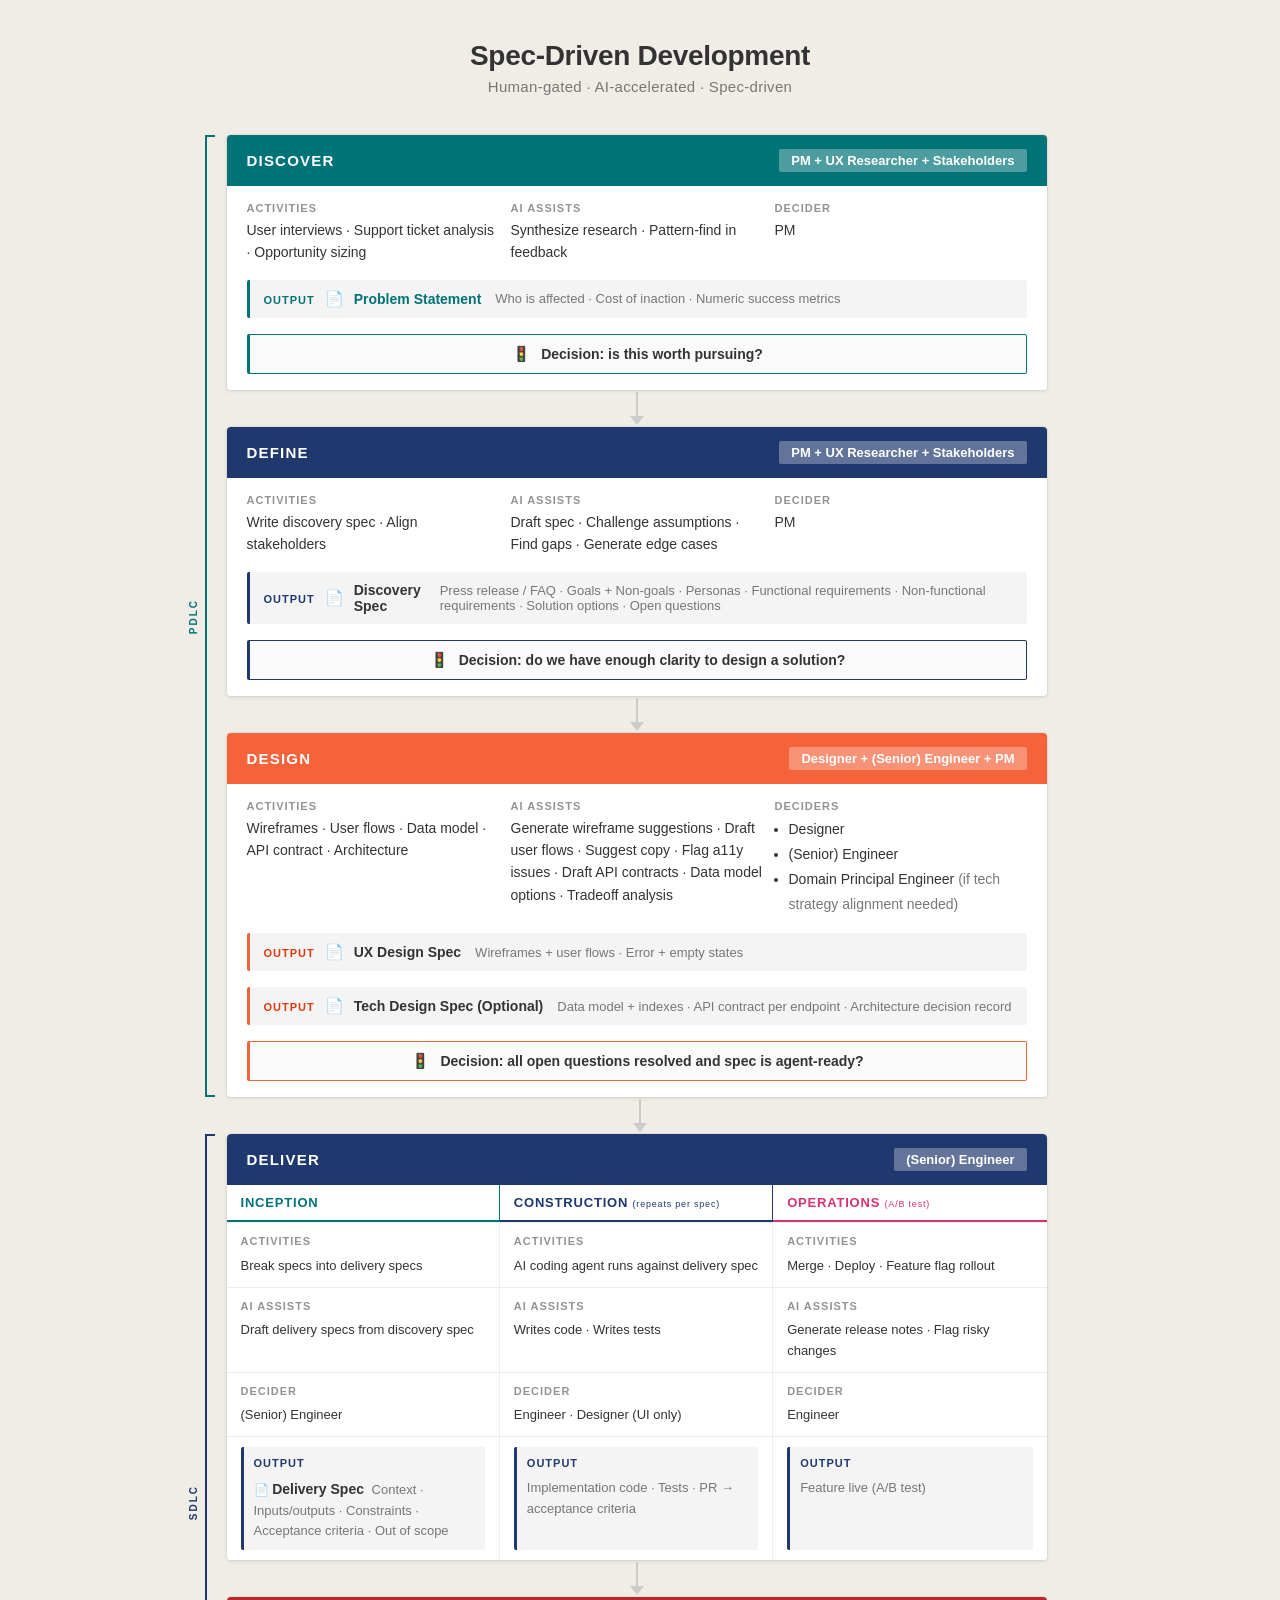
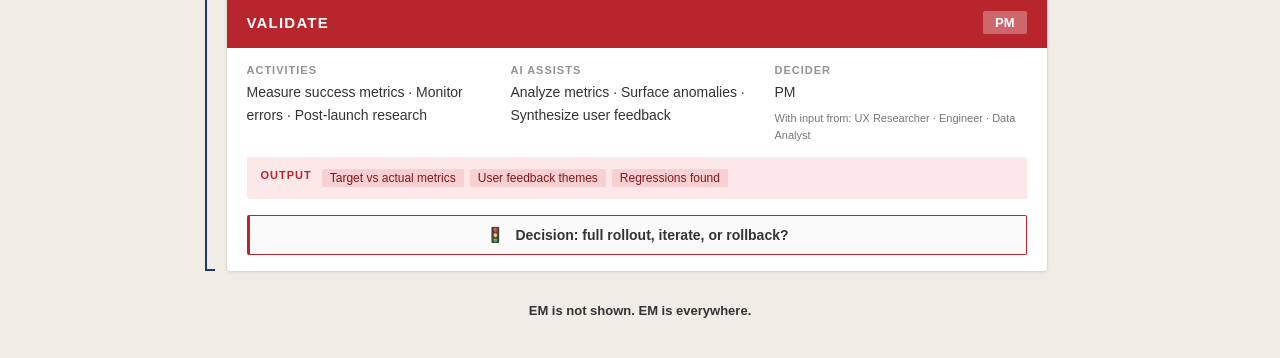
==== ai-pdlc-flow.html @ b6dd7aeb "add PDLC / SDLC bracket labels to flow Co-Authored-By: Claude Sonnet 4.6 <noreply@anthropic.com>" ====
<!DOCTYPE html>
<html lang="en">
<head>
<meta charset="UTF-8">
<meta name="viewport" content="width=device-width, initial-scale=1.0">
<title>Spec-Driven Development</title>
<link rel="stylesheet" href="https://arc3.sf.albelli.com/dist/cdn/arc.css">
<style>
  * { margin: 0; padding: 0; box-sizing: border-box; }

  body {
    font-family: "BrandonTextA", "BrandonTextA Fallback", sans-serif;
    background: #f0ece6;
    padding: 40px;
    color: #333333;
  }

  h1 {
    text-align: center;
    font-size: 28px;
    font-weight: 700;
    color: #333333;
    margin-bottom: 6px;
    letter-spacing: -0.3px;
  }

  .subtitle {
    text-align: center;
    font-size: 15px;
    color: #777777;
    margin-bottom: 40px;
    letter-spacing: 0.3px;
  }

  .flow {
    display: flex;
    flex-direction: column;
    align-items: center;
    gap: 0;
  }

  /* PHASE CARD */
  .phase {
    width: 820px;
    border-radius: 4px;
    overflow: hidden;
    box-shadow: 0 1px 4px rgba(0,0,0,0.10), 0 0 0 1px rgba(0,0,0,0.04);
  }

  .phase-header {
    display: flex;
    align-items: center;
    justify-content: space-between;
    padding: 14px 20px;
    color: white;
    font-weight: 700;
    font-size: 15px;
    letter-spacing: 1.2px;
    text-transform: uppercase;
  }

  .phase-header .owner-badge, .deliver-header .owner-badge {
    font-size: 13px;
    font-weight: 700;
    background: rgba(255,255,255,0.30);
    padding: 4px 12px;
    border-radius: 2px;
    letter-spacing: 0;
    text-transform: none;
    color: #ffffff;
  }

  .phase-body {
    background: #ffffff;
    padding: 16px 20px;
    display: grid;
    grid-template-columns: 1fr 1fr 1fr;
    gap: 12px;
  }

  .cell-label {
    font-size: 11px;
    font-weight: 700;
    text-transform: uppercase;
    letter-spacing: 1px;
    color: #939393;
    margin-bottom: 5px;
  }

  .cell-content {
    font-size: 14px;
    color: #333333;
    line-height: 1.6;
  }

  .tag {
    display: inline-block;
    font-size: 12px;
    padding: 2px 8px;
    border-radius: 2px;
    margin: 2px 2px 2px 0;
    font-weight: 500;
  }

  .gate-box {
    grid-column: span 3;
    display: flex;
    align-items: center;
    justify-content: center;
    gap: 10px;
    background: #fafafa;
    border-radius: 2px;
    padding: 10px 14px;
    border-left: 3px solid;
    margin-top: 4px;
    border-top: 1px solid #eeeeee;
    border-right: 1px solid #eeeeee;
    border-bottom: 1px solid #eeeeee;
  }

  .gate-icon {
    font-size: 15px;
  }

  .gate-text {
    font-size: 14px;
    font-weight: 600;
    color: #333333;
  }

  .output-box {
    grid-column: span 3;
    border-radius: 2px;
    padding: 10px 14px;
    display: flex;
    align-items: flex-start;
    gap: 10px;
  }

  .output-label {
    font-size: 11px;
    font-weight: 700;
    text-transform: uppercase;
    letter-spacing: 1px;
    white-space: nowrap;
    padding-top: 2px;
  }

  .output-tags {
    display: flex;
    flex-wrap: wrap;
    gap: 4px;
  }

  /* ARROW */
  .arrow {
    display: flex;
    flex-direction: column;
    align-items: center;
    margin: 2px 0;
  }

  .arrow-line {
    width: 2px;
    height: 24px;
    background: #cccccc;
  }

  .arrow-head {
    width: 0;
    height: 0;
    border-left: 7px solid transparent;
    border-right: 7px solid transparent;
    border-top: 9px solid #cccccc;
  }

  /* DELIVER — sub-phases */
  .deliver-wrapper {
    width: 820px;
    border-radius: 4px;
    overflow: hidden;
    box-shadow: 0 1px 4px rgba(0,0,0,0.10), 0 0 0 1px rgba(0,0,0,0.04);
  }

  .deliver-header {
    border-radius: 4px 4px 0 0;
    padding: 14px 20px;
    color: white;
    font-weight: 700;
    font-size: 15px;
    letter-spacing: 1.2px;
    text-transform: uppercase;
    display: flex;
    justify-content: space-between;
    align-items: center;
  }

  .sub-phases {
    display: flex;
    flex-direction: column;
    background: white;
  }

  .sub-row-grid {
    display: grid;
    grid-template-columns: 1fr 1fr 1fr;
    border-bottom: 1px solid #eeeeee;
  }

  .sub-row-grid:last-child {
    border-bottom: none;
  }

  .sub-cell {
    padding: 10px 14px;
    border-right: 1px solid #eeeeee;
    font-size: 13px;
    color: #333333;
    line-height: 1.6;
  }

  .sub-cell:last-child {
    border-right: none;
  }

  .sub-cell-title {
    padding: 10px 14px;
    border-right: 1px solid #eeeeee;
    font-size: 13px;
    font-weight: 700;
    text-transform: uppercase;
    letter-spacing: 0.8px;
    padding-bottom: 10px;
    border-bottom: 2px solid;
  }

  .sub-cell-title:last-child {
    border-right: none;
  }

  /* COLORS — ARC-3 albelli palette */

  /* Discover: teal/secondary */
  .discover .phase-header { background: #007377; }
  .discover .gate-box { border-color: #007377; }
  .discover .output-box { background: #edf5f6; }
  .discover .output-label { color: #007377; }
  .discover .tag { background: #c5ddde; color: #00585f; }

  /* Define: navy/blue */
  .define .phase-header { background: #1f386e; }
  .define .gate-box { border-color: #1f386e; }
  .define .output-box { background: #eaeff7; }
  .define .output-label { color: #1f386e; }
  .define .tag { background: #c5d3e8; color: #1f386e; }

  /* Design: orange/primary */
  .design .phase-header { background: #f4633a; }
  .design .gate-box { border-color: #f4633a; }
  .design .output-box { background: #feece7; }
  .design .output-label { color: #de3a0d; }
  .design .tag { background: #fcdcd4; color: #b22f0a; }

  /* Deliver: navy */
  .deliver-header { background: #1f386e; }
  .decompose .sub-cell-title { border-color: #007377; color: #007377; }
  .implement .sub-cell-title { border-color: #1f386e; color: #1f386e; }
  .ship .sub-cell-title { border-color: #f4633a; color: #de3a0d; }

  /* Validate: error red */
  .validate .phase-header { background: #b8252c; }
  .validate .gate-box { border-color: #b8252c; }
  .validate .output-box { background: #fce8e8; }
  .validate .output-label { color: #b8252c; }
  .validate .tag { background: #f9d0d1; color: #7a181c; }

  /* Spec banners */
  .spec-banner {
    grid-column: span 3;
    display: flex;
    align-items: center;
    gap: 10px;
    background: #f4f4f4;
    border-radius: 2px;
    padding: 10px 14px;
    border-left: 3px solid #1f386e;
    margin-top: 4px;
  }

  .spec-name {
    font-size: 14px;
    font-weight: 700;
    color: #333333;
    margin-right: 4px;
  }

  .spec-detail {
    font-size: 13px;
    color: #777777;
  }

  @media print {
    * { -webkit-print-color-adjust: exact !important; print-color-adjust: exact !important; }
  }

  .footer {
    text-align: center;
    font-size: 11px;
    color: #939393;
    margin-top: 32px;
    letter-spacing: 0.3px;
  }

  /* PDLC / SDLC bracket groups */
  .section-group {
    display: flex;
    flex-direction: row;
    align-items: stretch;
    gap: 10px;
  }

  .section-phases {
    display: flex;
    flex-direction: column;
    align-items: center;
  }

  .section-spacer {
    width: 36px;
    flex-shrink: 0;
  }

  .section-bracket {
    display: flex;
    flex-direction: row;
    align-items: stretch;
    flex-shrink: 0;
    gap: 6px;
  }

  .bracket-label {
    writing-mode: vertical-rl;
    transform: rotate(180deg);
    font-size: 10px;
    font-weight: 700;
    letter-spacing: 2px;
    text-transform: uppercase;
    align-self: center;
  }

  .bracket-right {
    display: flex;
    flex-direction: column;
    align-items: flex-start;
    width: 12px;
  }

  .bracket-cap {
    width: 10px;
    height: 2px;
    flex-shrink: 0;
  }

  .bracket-line {
    flex: 1;
    width: 2px;
  }

  .pdlc-group .bracket-cap  { background: #007377; }
  .pdlc-group .bracket-line { background: #007377; }
  .pdlc-group .bracket-label { color: #007377; }

  .sdlc-group .bracket-cap  { background: #1f386e; }
  .sdlc-group .bracket-line { background: #1f386e; }
  .sdlc-group .bracket-label { color: #1f386e; }
</style>
</head>
<body>

<h1>Spec-Driven Development</h1>
<p class="subtitle">Human-gated · AI-accelerated · Spec-driven</p>

<div class="flow">

  <!-- PDLC: Discover + Define + Design -->
  <div class="section-group pdlc-group">
    <div class="section-bracket">
      <span class="bracket-label">PDLC</span>
      <div class="bracket-right">
        <div class="bracket-cap"></div>
        <div class="bracket-line"></div>
        <div class="bracket-cap"></div>
      </div>
    </div>
    <div class="section-phases">

  <!-- DISCOVER -->
  <div class="phase discover">
    <div class="phase-header">
      DISCOVER
      <span class="owner-badge">PM + UX Researcher + Stakeholders</span>
    </div>
    <div class="phase-body">
      <div>
        <div class="cell-label">Activities</div>
        <div class="cell-content">User interviews · Support ticket analysis · Opportunity sizing</div>
      </div>
      <div>
        <div class="cell-label">AI Assists</div>
        <div class="cell-content">Synthesize research · Pattern-find in feedback</div>
      </div>
      <div>
        <div class="cell-label">Decider</div>
        <div class="cell-content">PM</div>
      </div>
      <div class="spec-banner" style="border-color:#007377;">
        <span class="output-label" style="color:#007377;">Output</span>
        <span style="font-size:15px;">📄</span>
        <span class="spec-name" style="color:#007377;">Problem Statement</span>
        <span class="spec-detail">Who is affected · Cost of inaction · Numeric success metrics</span>
      </div>
      <div class="gate-box">
        <span class="gate-icon">🚦</span>
        <span class="gate-text">Decision: is this worth pursuing?</span>
      </div>
    </div>
  </div>

  <div class="arrow"><div class="arrow-line"></div><div class="arrow-head"></div></div>

  <!-- DEFINE -->
  <div class="phase define">
    <div class="phase-header">
      DEFINE
      <span class="owner-badge">PM + UX Researcher + Stakeholders</span>
    </div>
    <div class="phase-body">
      <div>
        <div class="cell-label">Activities</div>
        <div class="cell-content">Write discovery spec · Align stakeholders</div>
      </div>
      <div>
        <div class="cell-label">AI Assists</div>
        <div class="cell-content">Draft spec · Challenge assumptions · Find gaps · Generate edge cases</div>
      </div>
      <div>
        <div class="cell-label">Decider</div>
        <div class="cell-content">PM</div>
      </div>
      <div class="spec-banner">
        <span class="output-label" style="color:#1f386e;">Output</span>
        <span style="font-size:15px;">📄</span>
        <span class="spec-name">Discovery Spec</span>
        <span class="spec-detail">Press release / FAQ · Goals + Non-goals · Personas · Functional requirements · Non-functional requirements · Solution options · Open questions</span>
      </div>
      <div class="gate-box">
        <span class="gate-icon">🚦</span>
        <span class="gate-text">Decision: do we have enough clarity to design a solution?</span>
      </div>
    </div>
  </div>

  <div class="arrow"><div class="arrow-line"></div><div class="arrow-head"></div></div>

  <!-- DESIGN -->
  <div class="phase design">
    <div class="phase-header">
      DESIGN
      <span class="owner-badge">Designer + (Senior) Engineer + PM</span>
    </div>
    <div class="phase-body">
      <div>
        <div class="cell-label">Activities</div>
        <div class="cell-content">Wireframes · User flows · Data model · API contract · Architecture</div>
      </div>
      <div>
        <div class="cell-label">AI Assists</div>
        <div class="cell-content">Generate wireframe suggestions · Draft user flows · Suggest copy · Flag a11y issues · Draft API contracts · Data model options · Tradeoff analysis</div>
      </div>
      <div>
        <div class="cell-label">Deciders</div>
        <div class="cell-content">
          <ul style="margin:0;padding-left:14px;line-height:1.8;">
            <li>Designer</li>
            <li>(Senior) Engineer</li>
            <li>Domain Principal Engineer <span style="font-weight:400;color:#777;">(if tech strategy alignment needed)</span></li>
          </ul>
        </div>
      </div>
      <div class="spec-banner" style="border-color:#f4633a;">
        <span class="output-label" style="color:#de3a0d;">Output</span>
        <span style="font-size:15px;">📄</span>
        <span class="spec-name">UX Design Spec</span>
        <span class="spec-detail">Wireframes + user flows · Error + empty states</span>
      </div>
      <div class="spec-banner" style="border-color:#f4633a;">
        <span class="output-label" style="color:#de3a0d;">Output</span>
        <span style="font-size:15px;">📄</span>
        <span class="spec-name">Tech Design Spec (Optional)</span>
        <span class="spec-detail">Data model + indexes · API contract per endpoint · Architecture decision record</span>
      </div>
      <div class="gate-box">
        <span class="gate-icon">🚦</span>
        <span class="gate-text">Decision: all open questions resolved and spec is agent-ready?</span>
      </div>
    </div>
  </div>

    </div><!-- /section-phases -->
    <div class="section-spacer"></div>
  </div><!-- /pdlc-group -->

  <div class="arrow"><div class="arrow-line"></div><div class="arrow-head"></div></div>

  <!-- SDLC: Deliver + Validate -->
  <div class="section-group sdlc-group">
    <div class="section-bracket">
      <span class="bracket-label">SDLC</span>
      <div class="bracket-right">
        <div class="bracket-cap"></div>
        <div class="bracket-line"></div>
        <div class="bracket-cap"></div>
      </div>
    </div>
    <div class="section-phases">

  <!-- DELIVER -->
  <div class="deliver-wrapper">
    <div class="deliver-header">
      DELIVER
      <span class="owner-badge">(Senior) Engineer</span>
    </div>
    <div class="sub-phases">

      <!-- Titles row -->
      <div class="sub-row-grid">
        <div class="sub-cell-title decompose" style="border-color:#007377;color:#007377;">Inception</div>
        <div class="sub-cell-title implement" style="border-color:#1f386e;color:#1f386e;">Construction <span style="font-size:9px;font-weight:400;text-transform:none;">(repeats per spec)</span></div>
        <div class="sub-cell-title ship" style="border-color:#d93175;color:#d93175;">Operations <span style="font-size:9px;font-weight:400;text-transform:none;">(A/B test)</span></div>
      </div>
      <!-- Activities row -->
      <div class="sub-row-grid">
        <div class="sub-cell"><div class="cell-label">Activities</div>Break specs into delivery specs</div>
        <div class="sub-cell"><div class="cell-label">Activities</div>AI coding agent runs against delivery spec</div>
        <div class="sub-cell"><div class="cell-label">Activities</div>Merge · Deploy · Feature flag rollout</div>
      </div>
      <!-- AI Assists row -->
      <div class="sub-row-grid">
        <div class="sub-cell"><div class="cell-label">AI Assists</div>Draft delivery specs from discovery spec</div>
        <div class="sub-cell"><div class="cell-label">AI Assists</div>Writes code · Writes tests</div>
        <div class="sub-cell"><div class="cell-label">AI Assists</div>Generate release notes · Flag risky changes</div>
      </div>
      <!-- Decider row -->
      <div class="sub-row-grid">
        <div class="sub-cell"><div class="cell-label">Decider</div>(Senior) Engineer</div>
        <div class="sub-cell"><div class="cell-label">Decider</div>Engineer · Designer (UI only)</div>
        <div class="sub-cell"><div class="cell-label">Decider</div>Engineer</div>
      </div>
      <!-- Output row -->
      <div class="sub-row-grid" style="background:white;align-items:stretch;">
        <div class="sub-cell" style="border-right:1px solid #eeeeee;padding:10px 14px;display:flex;flex-direction:column;">
          <div style="background:#f4f4f4;border-left:3px solid #1f386e;border-radius:2px;padding:8px 10px;flex:1;">
            <div class="cell-label" style="color:#1f386e;">Output</div>
            <span style="font-size:12px;">📄</span>
            <span class="spec-name">Delivery Spec</span>
            <span class="spec-detail">Context · Inputs/outputs · Constraints · Acceptance criteria · Out of scope</span>
          </div>
        </div>
        <div class="sub-cell" style="border-right:1px solid #eeeeee;padding:10px 14px;display:flex;flex-direction:column;">
          <div style="background:#f4f4f4;border-left:3px solid #1f386e;border-radius:2px;padding:8px 10px;flex:1;">
            <div class="cell-label" style="color:#1f386e;">Output</div>
            <span class="spec-detail">Implementation code · Tests · PR → acceptance criteria</span>
          </div>
        </div>
        <div class="sub-cell" style="padding:10px 14px;display:flex;flex-direction:column;">
          <div style="background:#f4f4f4;border-left:3px solid #1f386e;border-radius:2px;padding:8px 10px;flex:1;">
            <div class="cell-label" style="color:#1f386e;">Output</div>
            <span class="spec-detail">Feature live (A/B test)</span>
          </div>
        </div>
      </div>

    </div>
  </div>

  <div class="arrow"><div class="arrow-line"></div><div class="arrow-head"></div></div>

  <!-- VALIDATE -->
  <div class="phase validate">
    <div class="phase-header">
      VALIDATE
      <span class="owner-badge">PM</span>
    </div>
    <div class="phase-body">
      <div>
        <div class="cell-label">Activities</div>
        <div class="cell-content">Measure success metrics · Monitor errors · Post-launch research</div>
      </div>
      <div>
        <div class="cell-label">AI Assists</div>
        <div class="cell-content">Analyze metrics · Surface anomalies · Synthesize user feedback</div>
      </div>
      <div>
        <div class="cell-label">Decider</div>
        <div class="cell-content">PM
          <div style="margin-top:6px;font-size:11px;color:#777;">With input from: UX Researcher · Engineer · Data Analyst</div>
        </div>
      </div>
      <div class="output-box">
        <span class="output-label">Output</span>
        <div class="output-tags">
          <span class="tag">Target vs actual metrics</span>
          <span class="tag">User feedback themes</span>
          <span class="tag">Regressions found</span>
        </div>
      </div>
      <div class="gate-box">
        <span class="gate-icon">🚦</span>
        <span class="gate-text">Decision: full rollout, iterate, or rollback?</span>
      </div>
    </div>
  </div>

    </div><!-- /section-phases -->
    <div class="section-spacer"></div>
  </div><!-- /sdlc-group -->

</div>


<p style="text-align:center;font-size:13px;font-weight:700;color:#333333;margin-top:32px;">EM is not shown. EM is everywhere.</p>

</body>
</html>
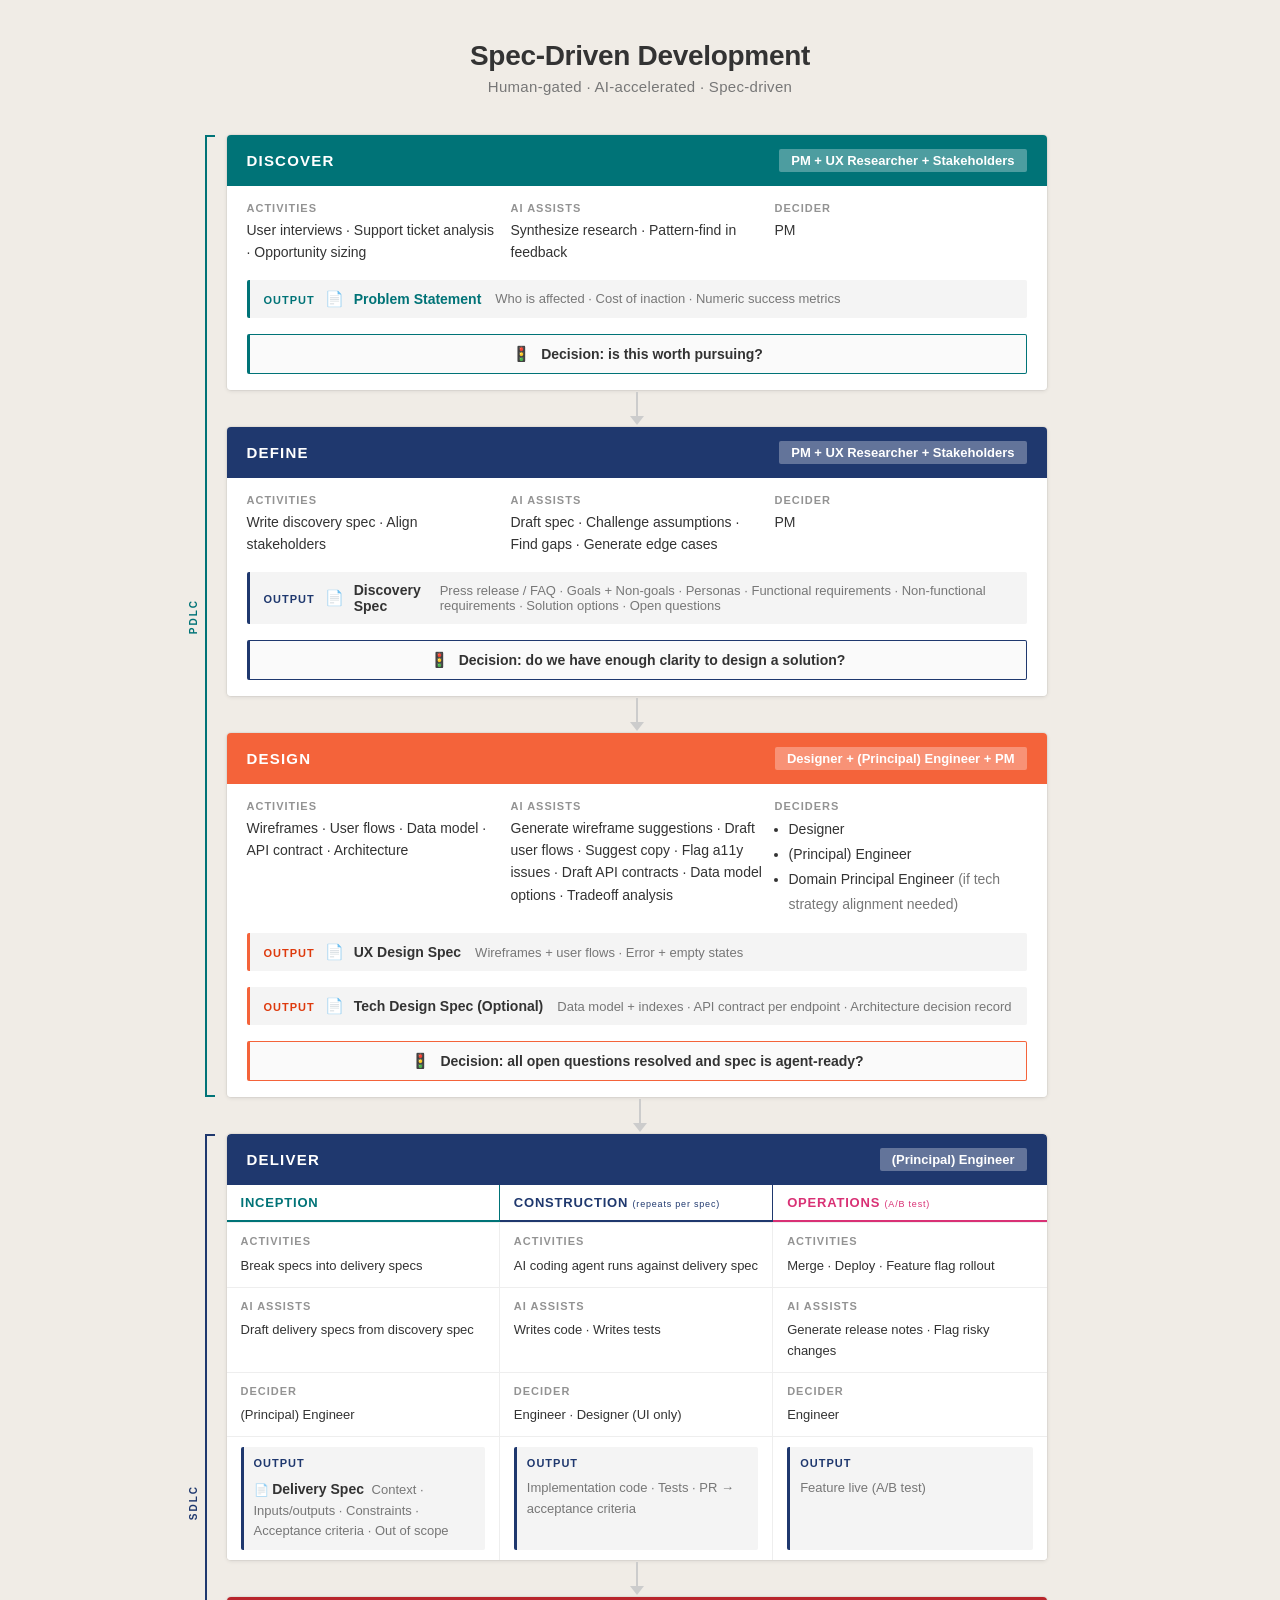
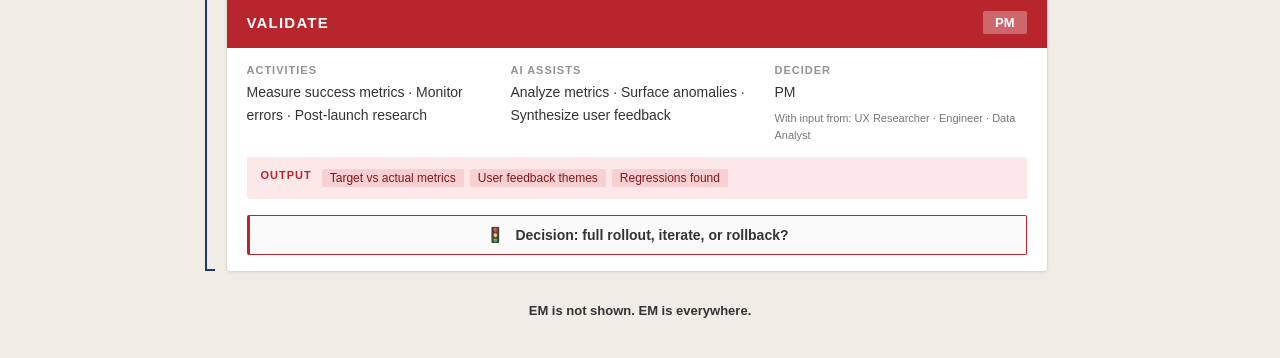
==== commit bba7f1a7: "change senior to principal" ====
--- a/ai-pdlc-flow.html
+++ b/ai-pdlc-flow.html
@@ -466,7 +466,7 @@
   <div class="phase design">
     <div class="phase-header">
       DESIGN
-      <span class="owner-badge">Designer + (Senior) Engineer + PM</span>
+      <span class="owner-badge">Designer + (Principal) Engineer + PM</span>
     </div>
     <div class="phase-body">
       <div>
@@ -482,7 +482,7 @@
         <div class="cell-content">
           <ul style="margin:0;padding-left:14px;line-height:1.8;">
             <li>Designer</li>
-            <li>(Senior) Engineer</li>
+            <li>(Principal) Engineer</li>
             <li>Domain Principal Engineer <span style="font-weight:400;color:#777;">(if tech strategy alignment needed)</span></li>
           </ul>
         </div>
@@ -528,7 +528,7 @@
   <div class="deliver-wrapper">
     <div class="deliver-header">
       DELIVER
-      <span class="owner-badge">(Senior) Engineer</span>
+      <span class="owner-badge">(Principal) Engineer</span>
     </div>
     <div class="sub-phases">
 
@@ -552,7 +552,7 @@
       </div>
       <!-- Decider row -->
       <div class="sub-row-grid">
-        <div class="sub-cell"><div class="cell-label">Decider</div>(Senior) Engineer</div>
+        <div class="sub-cell"><div class="cell-label">Decider</div>(Principal) Engineer</div>
         <div class="sub-cell"><div class="cell-label">Decider</div>Engineer · Designer (UI only)</div>
         <div class="sub-cell"><div class="cell-label">Decider</div>Engineer</div>
       </div>
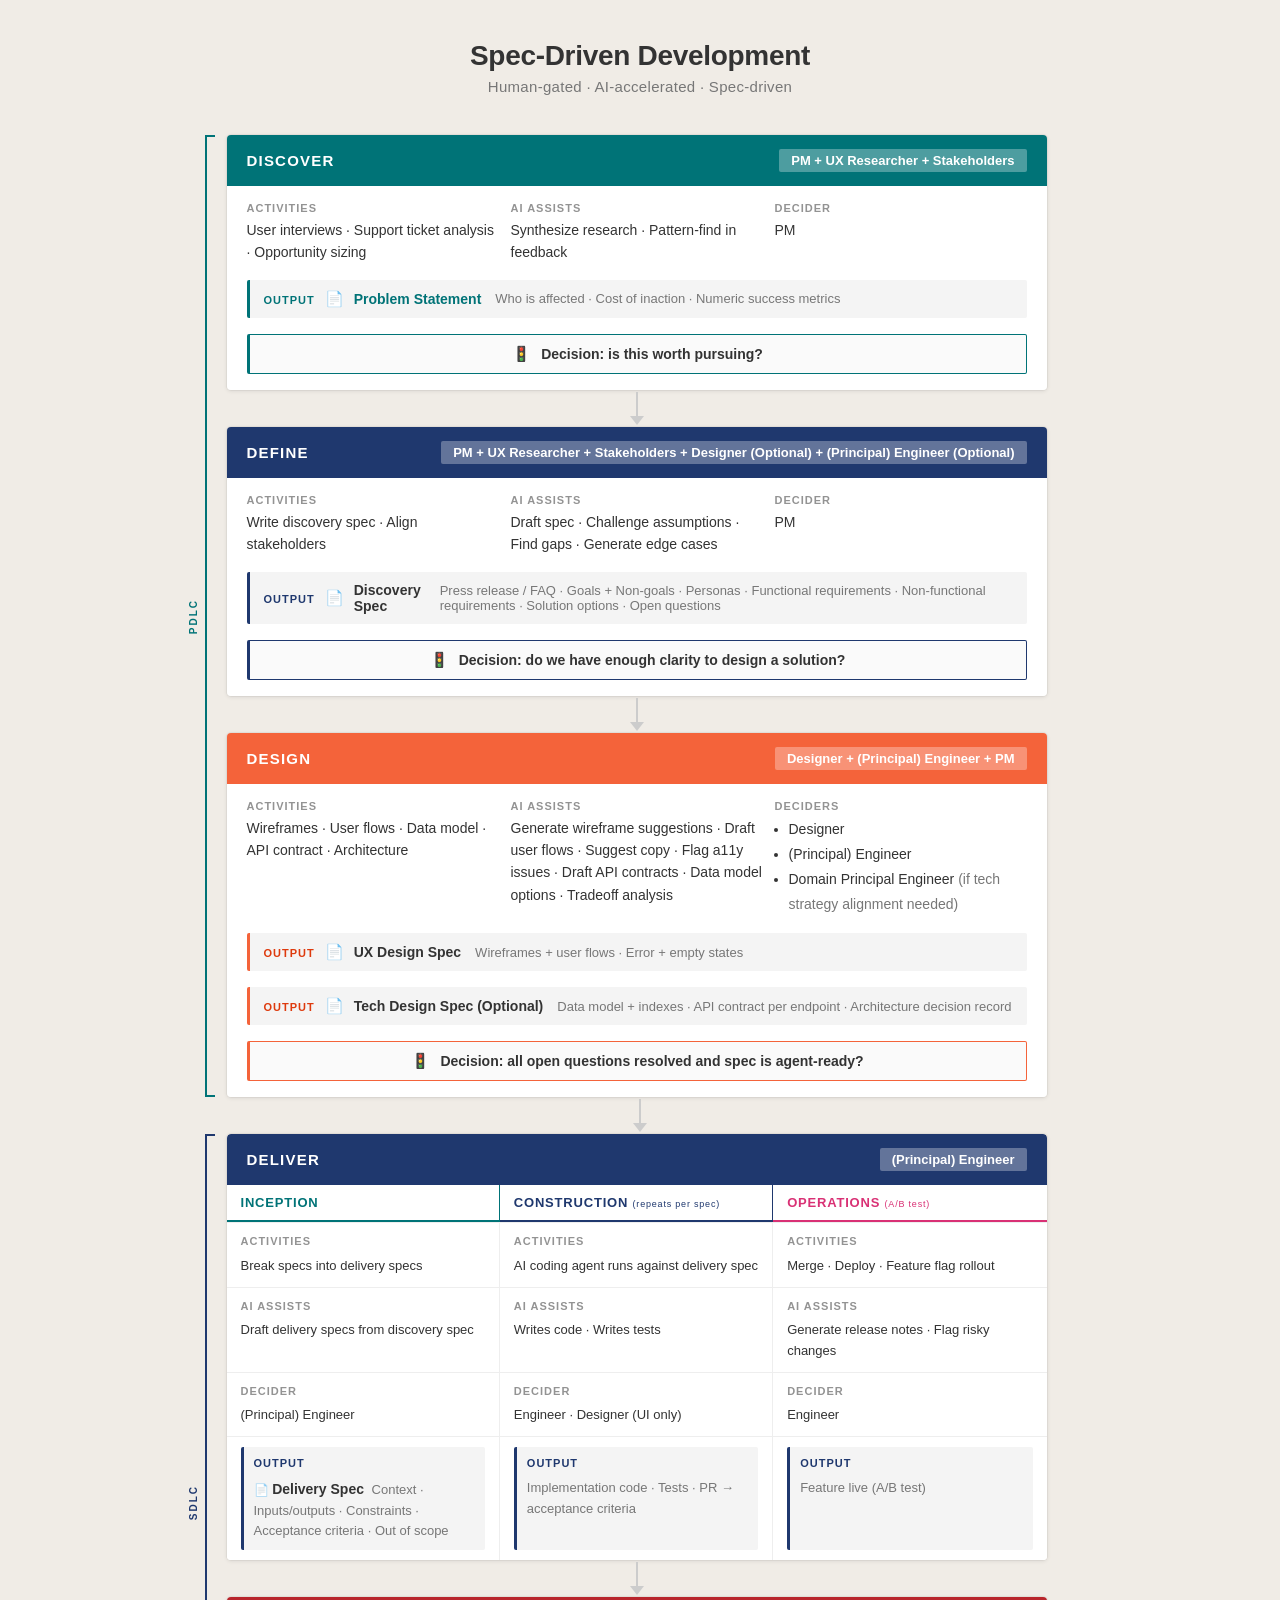
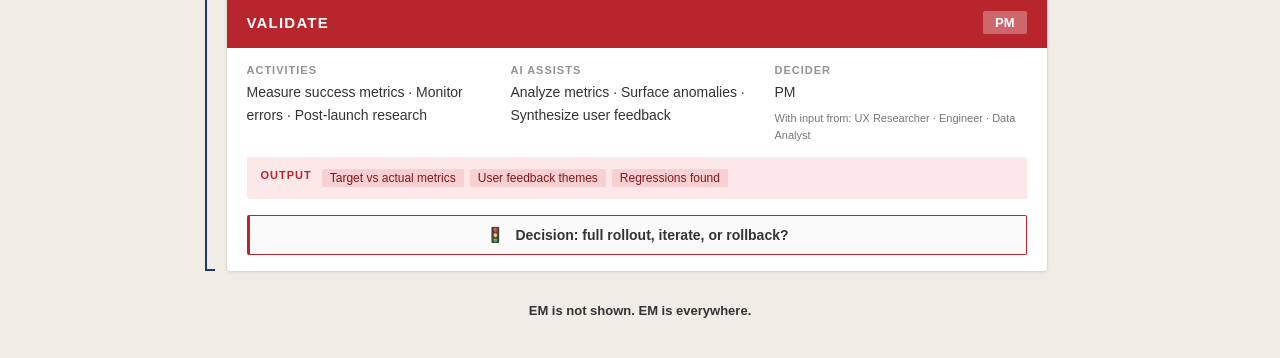
==== commit a7747ad2: "add designer and engineer to define step" ====
--- a/ai-pdlc-flow.html
+++ b/ai-pdlc-flow.html
@@ -432,7 +432,7 @@
   <div class="phase define">
     <div class="phase-header">
       DEFINE
-      <span class="owner-badge">PM + UX Researcher + Stakeholders</span>
+      <span class="owner-badge">PM + UX Researcher + Stakeholders + Designer (Optional) + (Principal) Engineer (Optional)</span>
     </div>
     <div class="phase-body">
       <div>
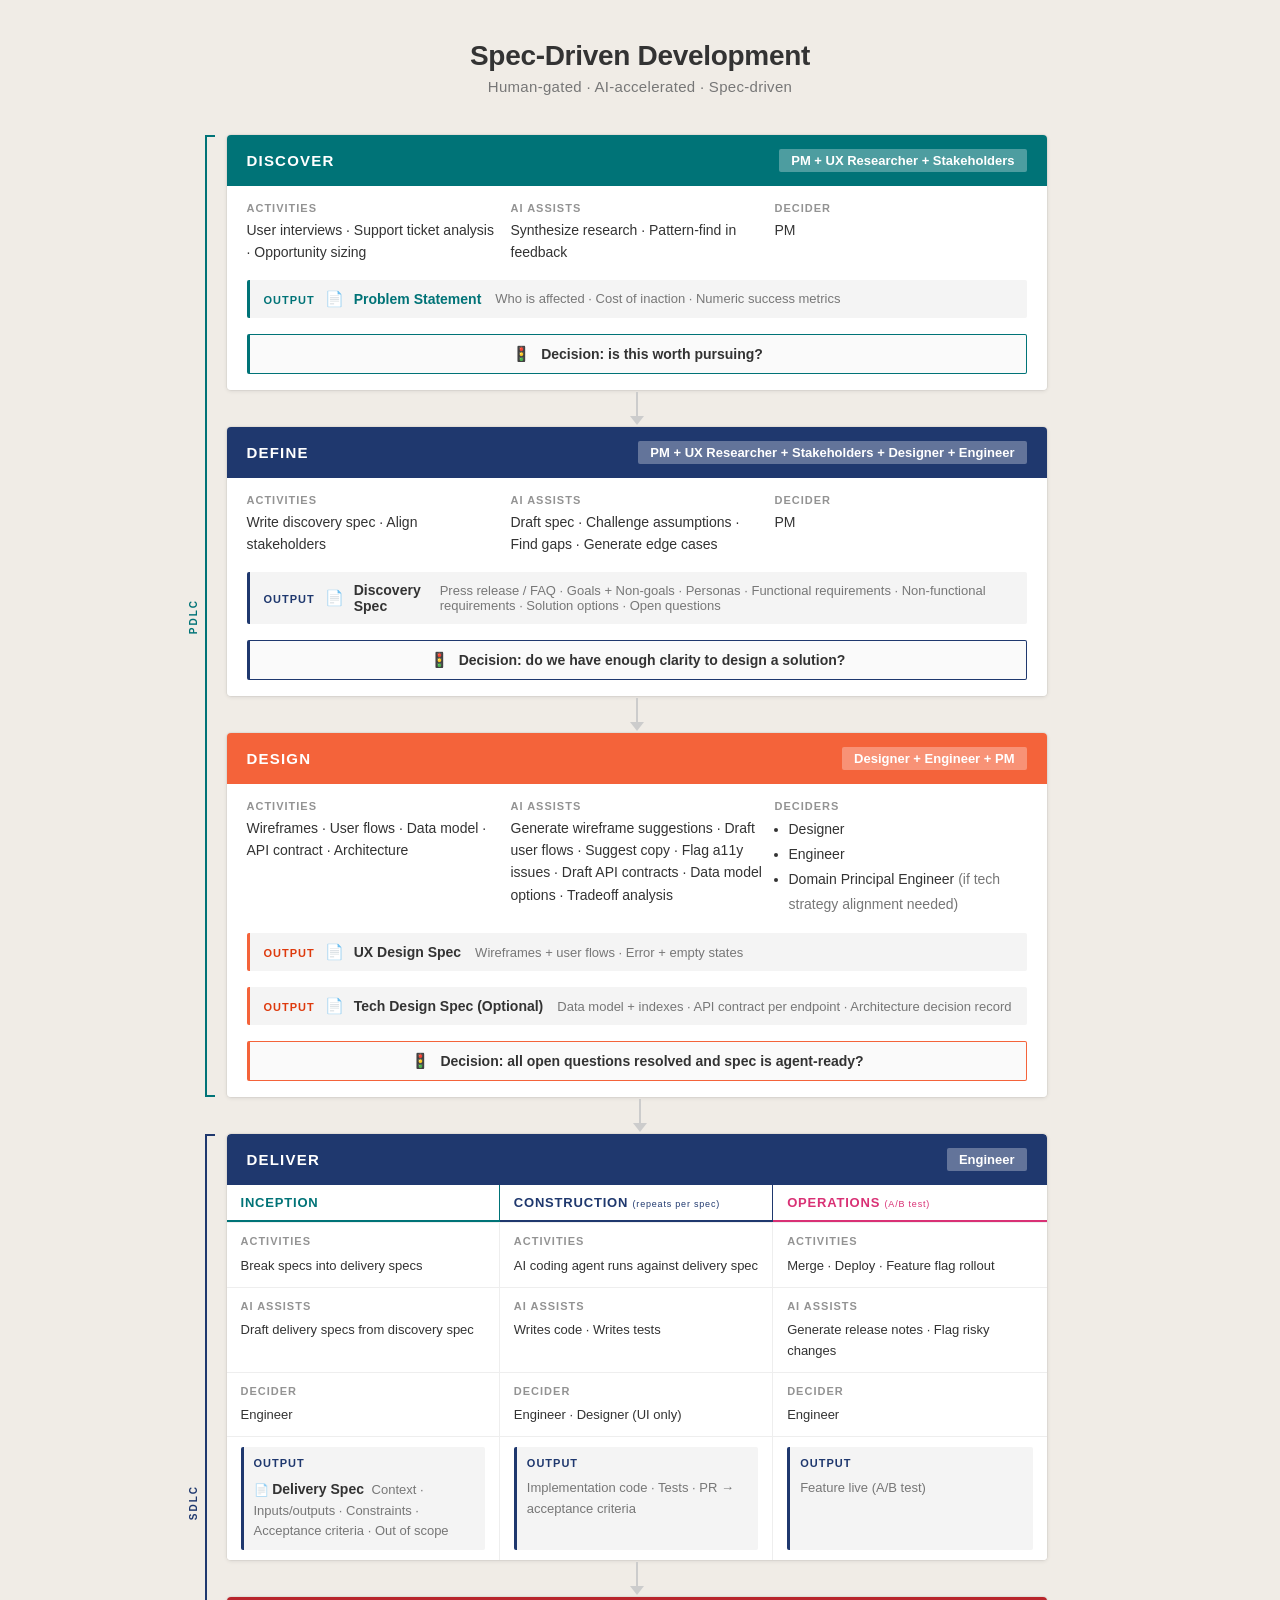
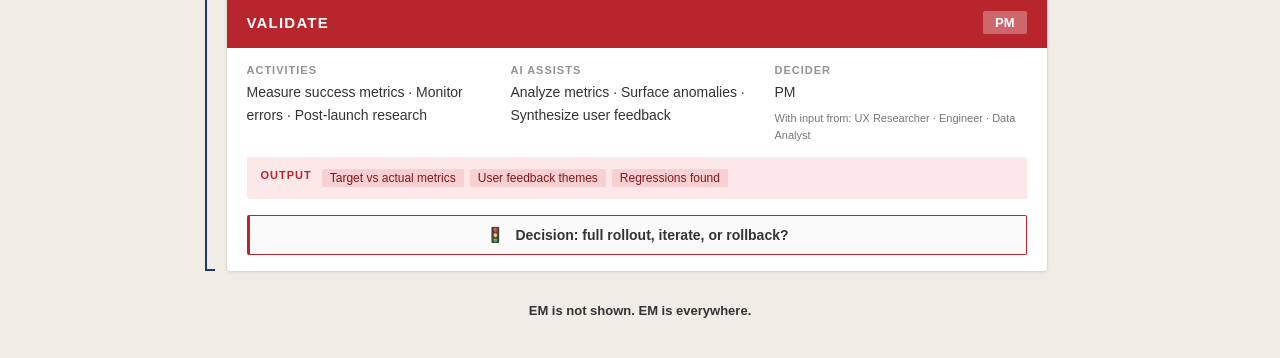
==== commit 092e552b: "remove (principal) qualifier and optional participation tags Co-Authored-By: Claude Sonnet 4.6 <nore" ====
--- a/ai-pdlc-flow.html
+++ b/ai-pdlc-flow.html
@@ -432,7 +432,7 @@
   <div class="phase define">
     <div class="phase-header">
       DEFINE
-      <span class="owner-badge">PM + UX Researcher + Stakeholders + Designer (Optional) + (Principal) Engineer (Optional)</span>
+      <span class="owner-badge">PM + UX Researcher + Stakeholders + Designer + Engineer</span>
     </div>
     <div class="phase-body">
       <div>
@@ -466,7 +466,7 @@
   <div class="phase design">
     <div class="phase-header">
       DESIGN
-      <span class="owner-badge">Designer + (Principal) Engineer + PM</span>
+      <span class="owner-badge">Designer + Engineer + PM</span>
     </div>
     <div class="phase-body">
       <div>
@@ -482,7 +482,7 @@
         <div class="cell-content">
           <ul style="margin:0;padding-left:14px;line-height:1.8;">
             <li>Designer</li>
-            <li>(Principal) Engineer</li>
+            <li>Engineer</li>
             <li>Domain Principal Engineer <span style="font-weight:400;color:#777;">(if tech strategy alignment needed)</span></li>
           </ul>
         </div>
@@ -528,7 +528,7 @@
   <div class="deliver-wrapper">
     <div class="deliver-header">
       DELIVER
-      <span class="owner-badge">(Principal) Engineer</span>
+      <span class="owner-badge">Engineer</span>
     </div>
     <div class="sub-phases">
 
@@ -552,7 +552,7 @@
       </div>
       <!-- Decider row -->
       <div class="sub-row-grid">
-        <div class="sub-cell"><div class="cell-label">Decider</div>(Principal) Engineer</div>
+        <div class="sub-cell"><div class="cell-label">Decider</div>Engineer</div>
         <div class="sub-cell"><div class="cell-label">Decider</div>Engineer · Designer (UI only)</div>
         <div class="sub-cell"><div class="cell-label">Decider</div>Engineer</div>
       </div>
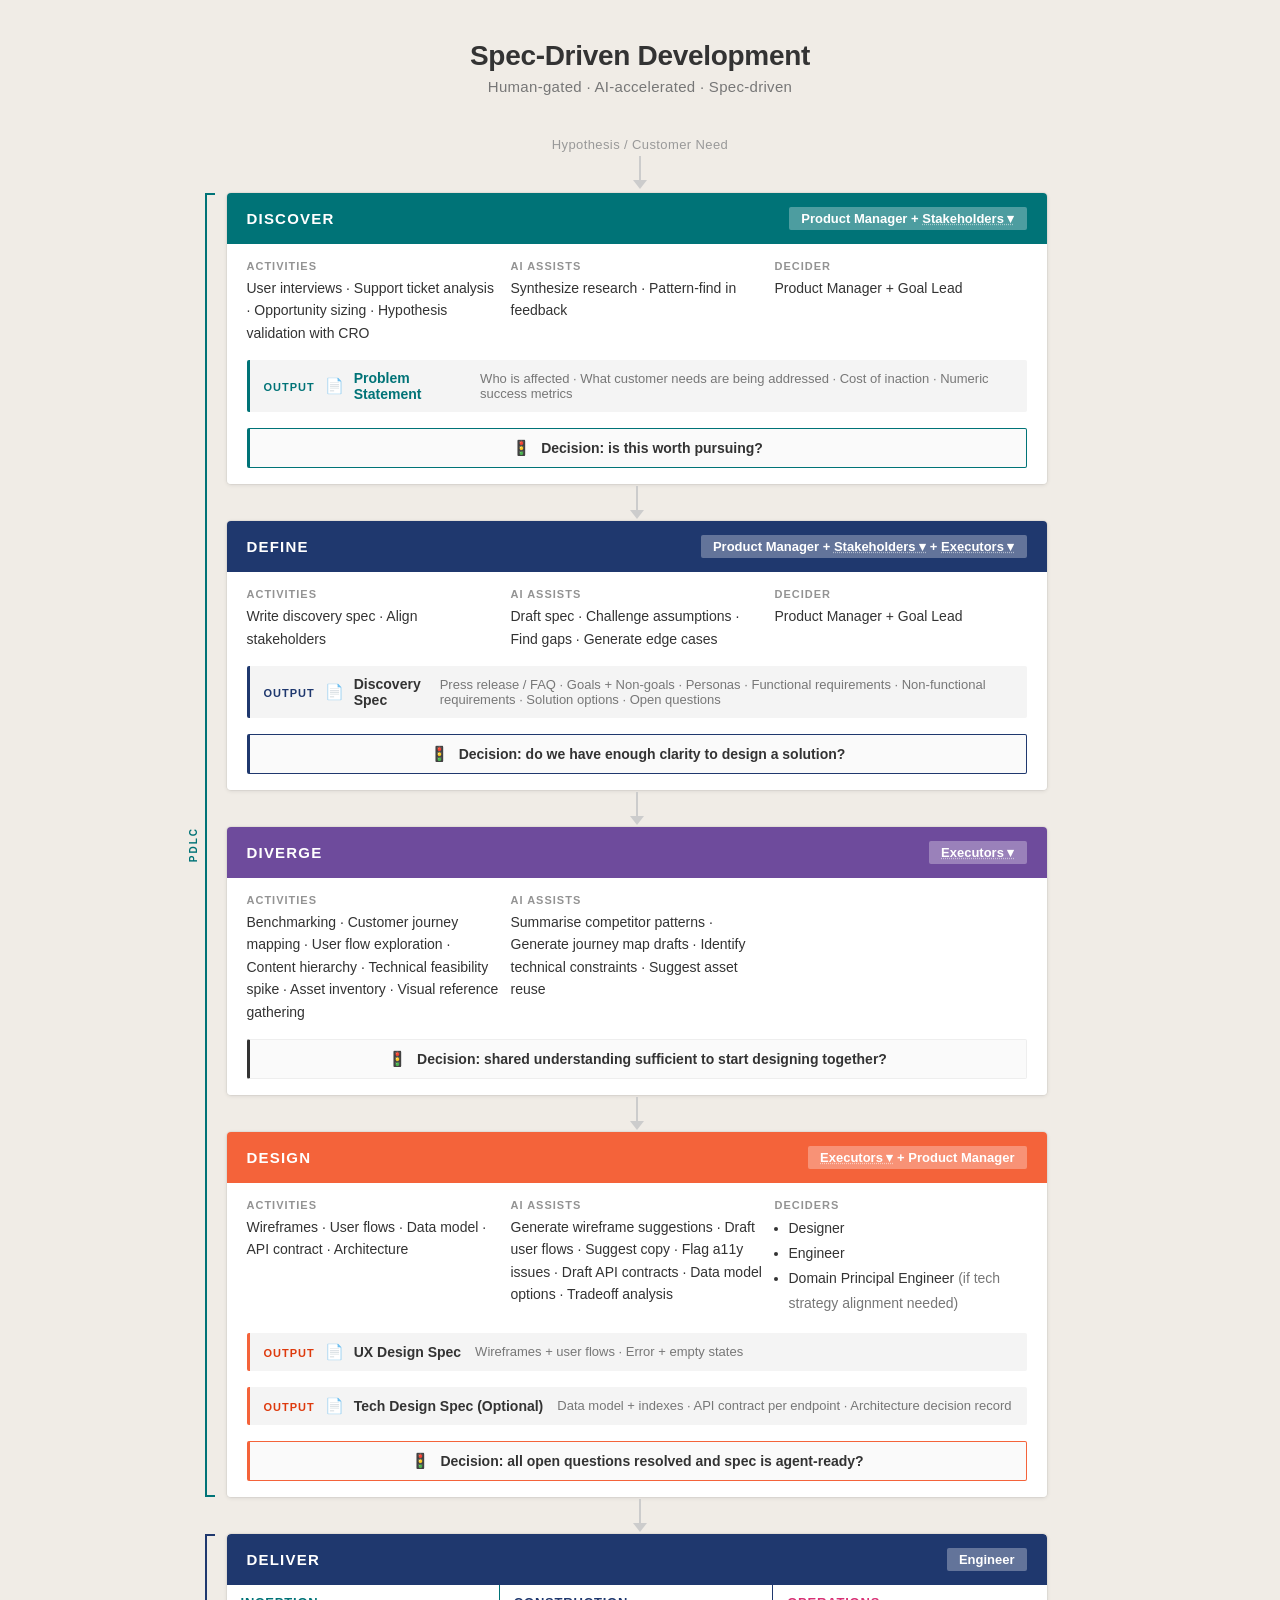
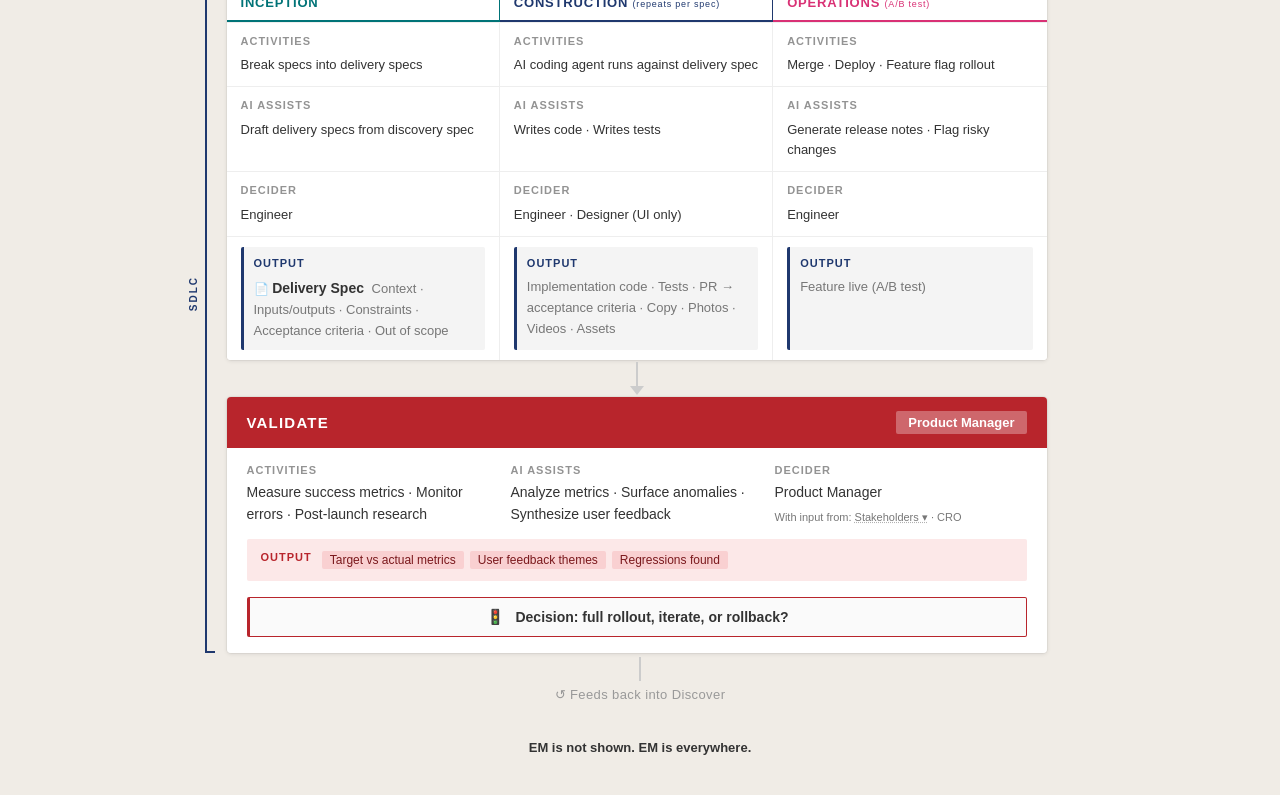
==== commit 3994906e: "expand PDLC flow with Diverge phase, stakeholder/executor roles, and process gaps - Add Diverge phas" ====
--- a/ai-pdlc-flow.html
+++ b/ai-pdlc-flow.html
@@ -68,6 +68,37 @@
     letter-spacing: 0;
     text-transform: none;
     color: #ffffff;
+  }
+
+  .executors-toggle {
+    cursor: pointer;
+    text-decoration: underline dotted rgba(255,255,255,0.5);
+  }
+  .executors-toggle .ex-expanded {
+    display: none;
+  }
+  .executors-toggle.expanded .ex-collapsed {
+    display: none;
+  }
+  .executors-toggle.expanded .ex-expanded {
+    display: inline;
+  }
+
+  .stakeholders-toggle {
+    cursor: pointer;
+    text-decoration: underline dotted rgba(255,255,255,0.5);
+  }
+  .stakeholders-toggle--light {
+    text-decoration: underline dotted rgba(0,0,0,0.3);
+  }
+  .stakeholders-toggle .sh-expanded {
+    display: none;
+  }
+  .stakeholders-toggle.expanded .sh-collapsed {
+    display: none;
+  }
+  .stakeholders-toggle.expanded .sh-expanded {
+    display: inline;
   }
 
   .phase-body {
@@ -255,6 +286,8 @@
   .define .tag { background: #c5d3e8; color: #1f386e; }
 
   /* Design: orange/primary */
+  .diverge .phase-header { background: #6e4b9c; }
+
   .design .phase-header { background: #f4633a; }
   .design .gate-box { border-color: #f4633a; }
   .design .output-box { background: #feece7; }
@@ -381,6 +414,12 @@
 <p class="subtitle">Human-gated · AI-accelerated · Spec-driven</p>
 
 <div class="flow">
+
+  <div class="arrow" style="margin-bottom:4px;">
+    <div style="font-size:13px;color:#999;margin-bottom:4px;letter-spacing:0.03em;">Hypothesis / Customer Need</div>
+    <div class="arrow-line"></div>
+    <div class="arrow-head"></div>
+  </div>
 
   <!-- PDLC: Discover + Define + Design -->
   <div class="section-group pdlc-group">
@@ -398,12 +437,12 @@
   <div class="phase discover">
     <div class="phase-header">
       DISCOVER
-      <span class="owner-badge">PM + UX Researcher + Stakeholders</span>
+      <span class="owner-badge">Product Manager + <span class="stakeholders-toggle" onclick="toggleStakeholders(event)"><span class="sh-collapsed">Stakeholders ▾</span><span class="sh-expanded">SEO + UX Researcher + Product Marketing + CRO ▴</span></span></span>
     </div>
     <div class="phase-body">
       <div>
         <div class="cell-label">Activities</div>
-        <div class="cell-content">User interviews · Support ticket analysis · Opportunity sizing</div>
+        <div class="cell-content">User interviews · Support ticket analysis · Opportunity sizing · Hypothesis validation with CRO</div>
       </div>
       <div>
         <div class="cell-label">AI Assists</div>
@@ -411,13 +450,13 @@
       </div>
       <div>
         <div class="cell-label">Decider</div>
-        <div class="cell-content">PM</div>
+        <div class="cell-content">Product Manager + Goal Lead</div>
       </div>
       <div class="spec-banner" style="border-color:#007377;">
         <span class="output-label" style="color:#007377;">Output</span>
         <span style="font-size:15px;">📄</span>
         <span class="spec-name" style="color:#007377;">Problem Statement</span>
-        <span class="spec-detail">Who is affected · Cost of inaction · Numeric success metrics</span>
+        <span class="spec-detail">Who is affected · What customer needs are being addressed · Cost of inaction · Numeric success metrics</span>
       </div>
       <div class="gate-box">
         <span class="gate-icon">🚦</span>
@@ -432,7 +471,7 @@
   <div class="phase define">
     <div class="phase-header">
       DEFINE
-      <span class="owner-badge">PM + UX Researcher + Stakeholders + Designer + Engineer</span>
+      <span class="owner-badge">Product Manager + <span class="stakeholders-toggle" onclick="toggleStakeholders(event)"><span class="sh-collapsed">Stakeholders ▾</span><span class="sh-expanded">SEO + UX Researcher + Product Marketing + CRO ▴</span></span> + <span class="executors-toggle" onclick="toggleExecutors(event)"><span class="ex-collapsed">Executors ▾</span><span class="ex-expanded">Designer + Creative Studio + Content + Engineer ▴</span></span></span>
     </div>
     <div class="phase-body">
       <div>
@@ -445,7 +484,7 @@
       </div>
       <div>
         <div class="cell-label">Decider</div>
-        <div class="cell-content">PM</div>
+        <div class="cell-content">Product Manager + Goal Lead</div>
       </div>
       <div class="spec-banner">
         <span class="output-label" style="color:#1f386e;">Output</span>
@@ -462,11 +501,35 @@
 
   <div class="arrow"><div class="arrow-line"></div><div class="arrow-head"></div></div>
 
+  <!-- DIVERGE -->
+  <div class="phase diverge">
+    <div class="phase-header">
+      DIVERGE
+      <span class="owner-badge"><span class="executors-toggle" onclick="toggleExecutors(event)"><span class="ex-collapsed">Executors ▾</span><span class="ex-expanded">Designer + Creative Studio + Content + Engineer ▴</span></span></span>
+    </div>
+    <div class="phase-body">
+      <div>
+        <div class="cell-label">Activities</div>
+        <div class="cell-content">Benchmarking · Customer journey mapping · User flow exploration · Content hierarchy · Technical feasibility spike · Asset inventory · Visual reference gathering</div>
+      </div>
+      <div>
+        <div class="cell-label">AI Assists</div>
+        <div class="cell-content">Summarise competitor patterns · Generate journey map drafts · Identify technical constraints · Suggest asset reuse</div>
+      </div>
+      <div class="gate-box">
+        <span class="gate-icon">🚦</span>
+        <span class="gate-text">Decision: shared understanding sufficient to start designing together?</span>
+      </div>
+    </div>
+  </div>
+
+  <div class="arrow"><div class="arrow-line"></div><div class="arrow-head"></div></div>
+
   <!-- DESIGN -->
   <div class="phase design">
     <div class="phase-header">
       DESIGN
-      <span class="owner-badge">Designer + Engineer + PM</span>
+      <span class="owner-badge"><span class="executors-toggle" onclick="toggleExecutors(event)"><span class="ex-collapsed">Executors ▾</span><span class="ex-expanded">Designer + Creative Studio + Content + Engineer ▴</span></span> + Product Manager</span>
     </div>
     <div class="phase-body">
       <div>
@@ -569,7 +632,7 @@
         <div class="sub-cell" style="border-right:1px solid #eeeeee;padding:10px 14px;display:flex;flex-direction:column;">
           <div style="background:#f4f4f4;border-left:3px solid #1f386e;border-radius:2px;padding:8px 10px;flex:1;">
             <div class="cell-label" style="color:#1f386e;">Output</div>
-            <span class="spec-detail">Implementation code · Tests · PR → acceptance criteria</span>
+            <span class="spec-detail">Implementation code · Tests · PR → acceptance criteria · Copy · Photos · Videos · Assets</span>
           </div>
         </div>
         <div class="sub-cell" style="padding:10px 14px;display:flex;flex-direction:column;">
@@ -589,7 +652,7 @@
   <div class="phase validate">
     <div class="phase-header">
       VALIDATE
-      <span class="owner-badge">PM</span>
+      <span class="owner-badge">Product Manager</span>
     </div>
     <div class="phase-body">
       <div>
@@ -602,8 +665,8 @@
       </div>
       <div>
         <div class="cell-label">Decider</div>
-        <div class="cell-content">PM
-          <div style="margin-top:6px;font-size:11px;color:#777;">With input from: UX Researcher · Engineer · Data Analyst</div>
+        <div class="cell-content">Product Manager
+          <div style="margin-top:6px;font-size:11px;color:#777;">With input from: <span class="stakeholders-toggle stakeholders-toggle--light" onclick="toggleStakeholders(event)"><span class="sh-collapsed">Stakeholders ▾</span><span class="sh-expanded">SEO + UX Researcher + Product Marketing + CRO ▴</span></span> · CRO</div>
         </div>
       </div>
       <div class="output-box">
@@ -625,10 +688,23 @@
     <div class="section-spacer"></div>
   </div><!-- /sdlc-group -->
 
+  <div style="display:flex;flex-direction:column;align-items:center;margin-top:4px;">
+    <div class="arrow-line"></div>
+    <div style="font-size:13px;color:#999;margin:6px 0;letter-spacing:0.03em;">↺ Feeds back into Discover</div>
+  </div>
+
 </div>
 
 
 <p style="text-align:center;font-size:13px;font-weight:700;color:#333333;margin-top:32px;">EM is not shown. EM is everywhere.</p>
 
+<script>
+  function toggleStakeholders(e) {
+    e.currentTarget.classList.toggle('expanded');
+  }
+  function toggleExecutors(e) {
+    e.currentTarget.classList.toggle('expanded');
+  }
+</script>
 </body>
 </html>
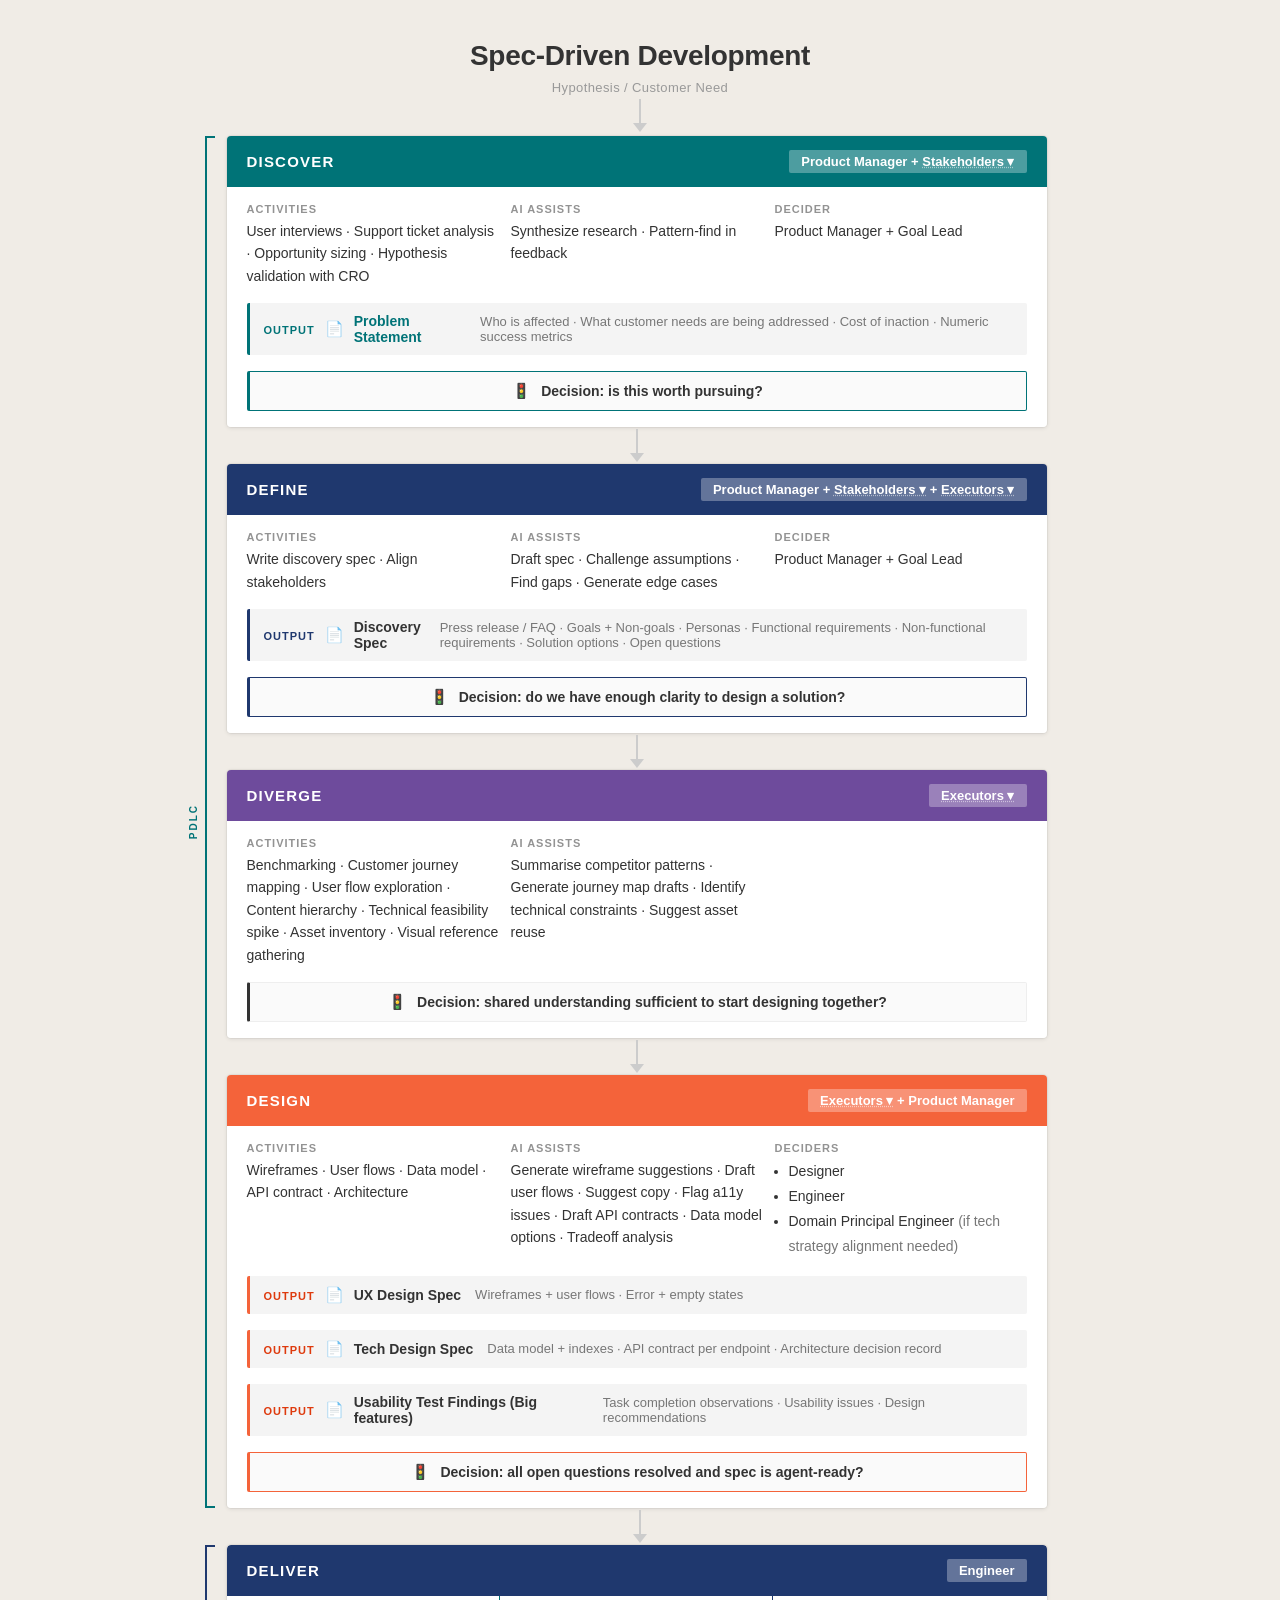
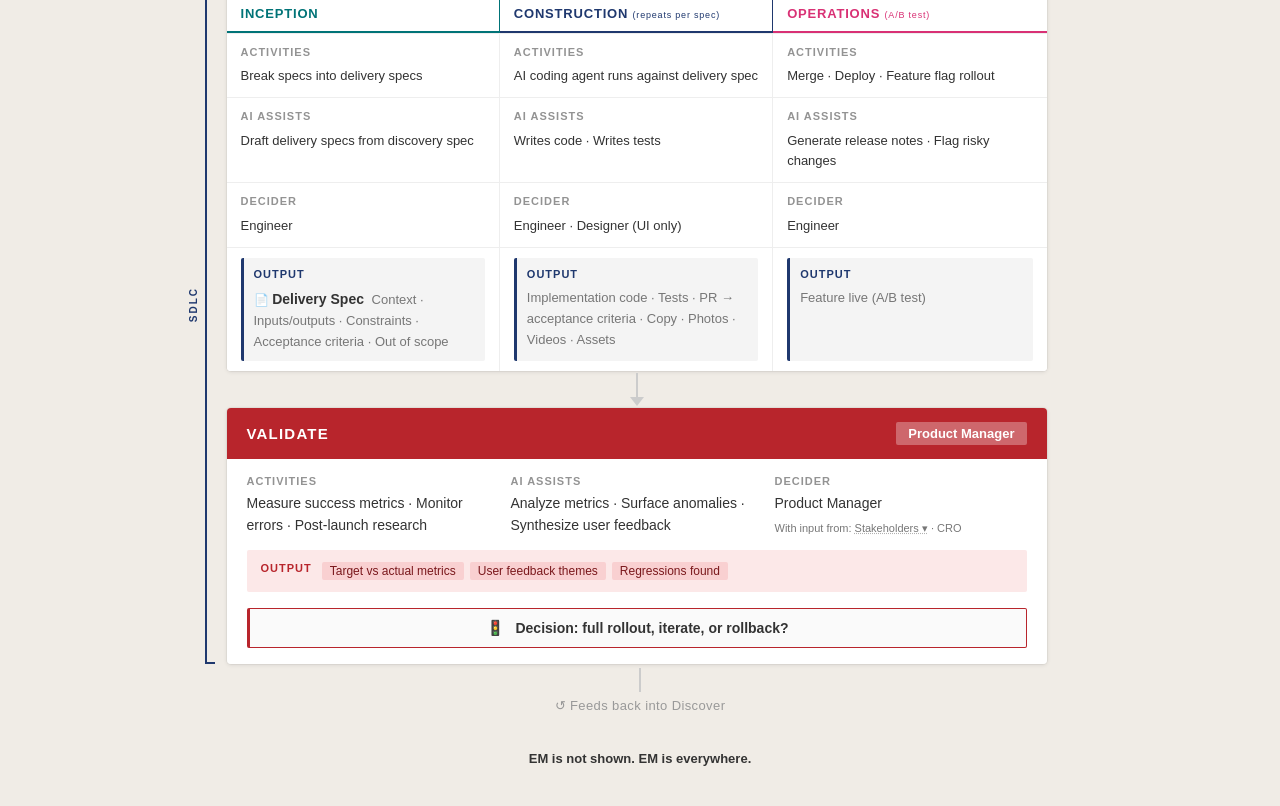
==== commit ee660a6f: "add usability test findings output to design phase and clean up labels - Add Usability Test Findings" ====
--- a/ai-pdlc-flow.html
+++ b/ai-pdlc-flow.html
@@ -411,7 +411,6 @@
 <body>
 
 <h1>Spec-Driven Development</h1>
-<p class="subtitle">Human-gated · AI-accelerated · Spec-driven</p>
 
 <div class="flow">
 
@@ -559,8 +558,14 @@
       <div class="spec-banner" style="border-color:#f4633a;">
         <span class="output-label" style="color:#de3a0d;">Output</span>
         <span style="font-size:15px;">📄</span>
-        <span class="spec-name">Tech Design Spec (Optional)</span>
+        <span class="spec-name">Tech Design Spec</span>
         <span class="spec-detail">Data model + indexes · API contract per endpoint · Architecture decision record</span>
+      </div>
+      <div class="spec-banner" style="border-color:#f4633a;">
+        <span class="output-label" style="color:#de3a0d;">Output</span>
+        <span style="font-size:15px;">📄</span>
+        <span class="spec-name">Usability Test Findings (Big features)</span>
+        <span class="spec-detail">Task completion observations · Usability issues · Design recommendations</span>
       </div>
       <div class="gate-box">
         <span class="gate-icon">🚦</span>
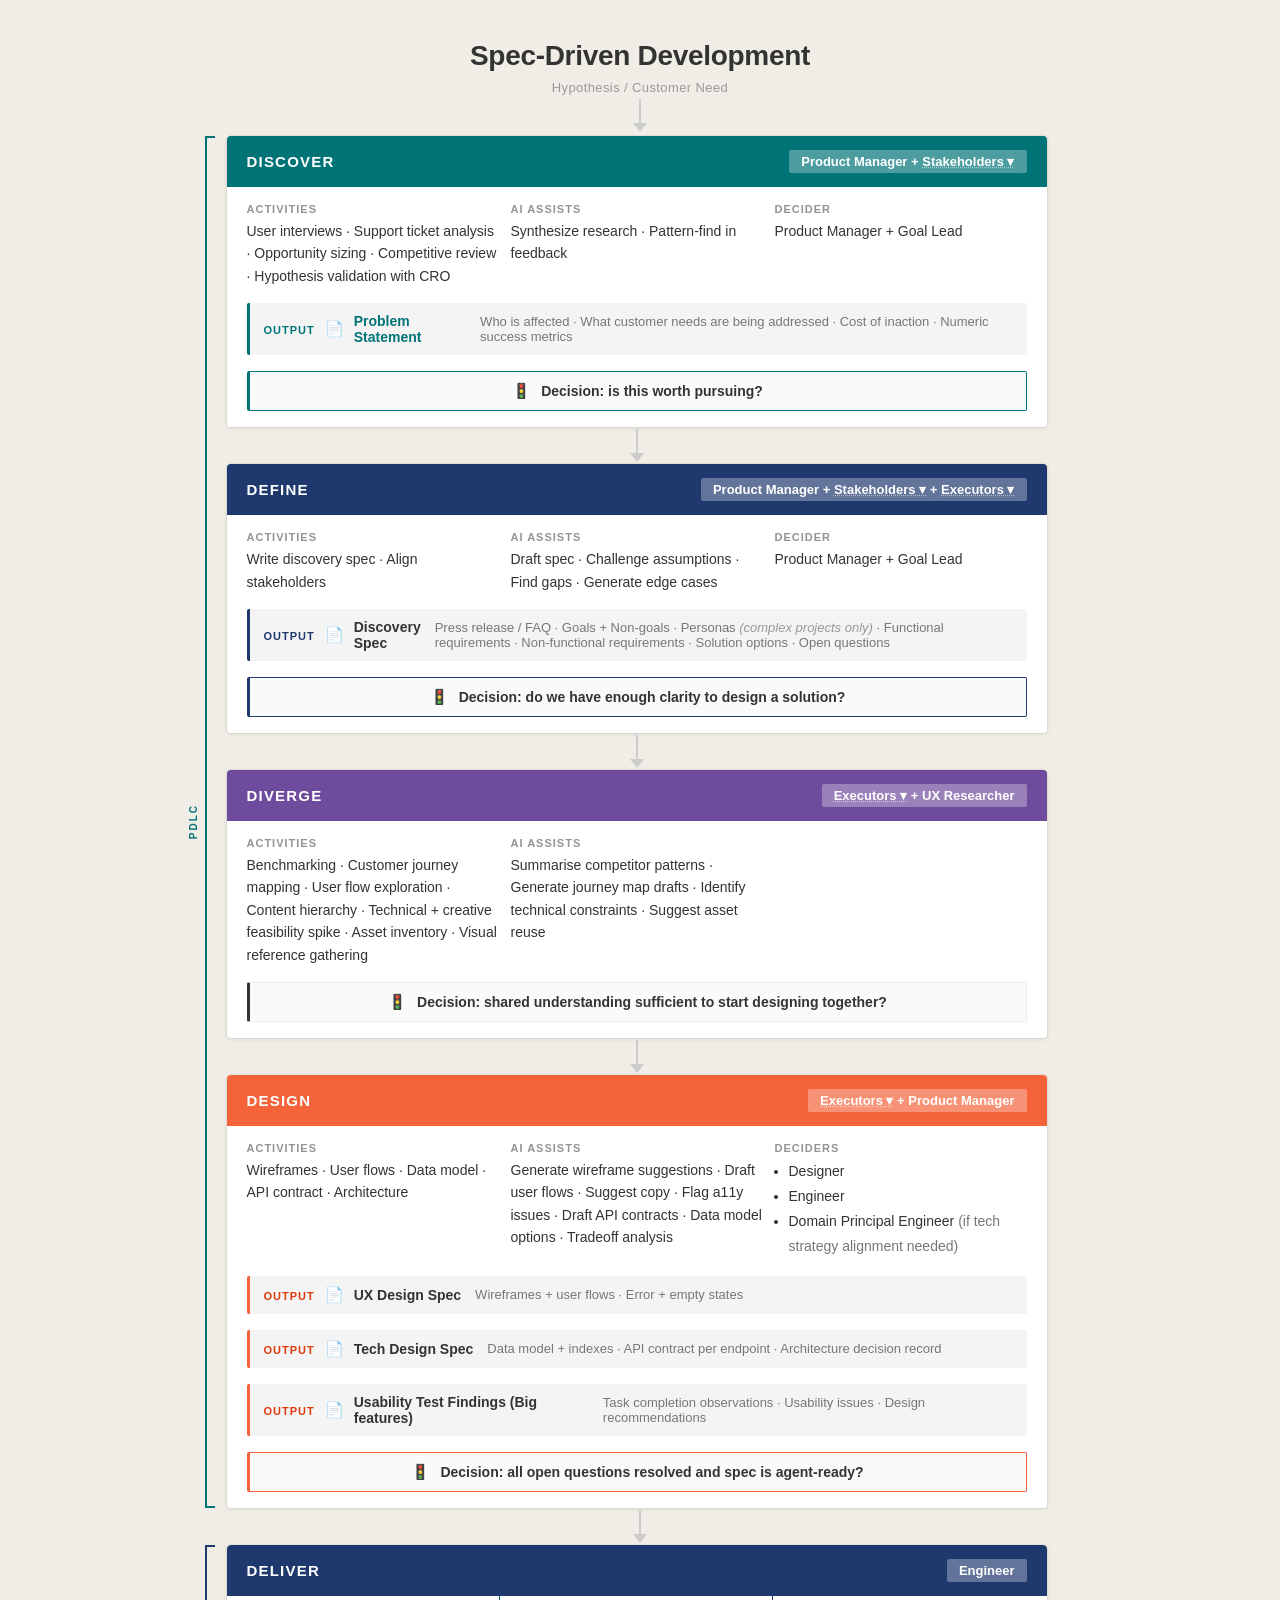
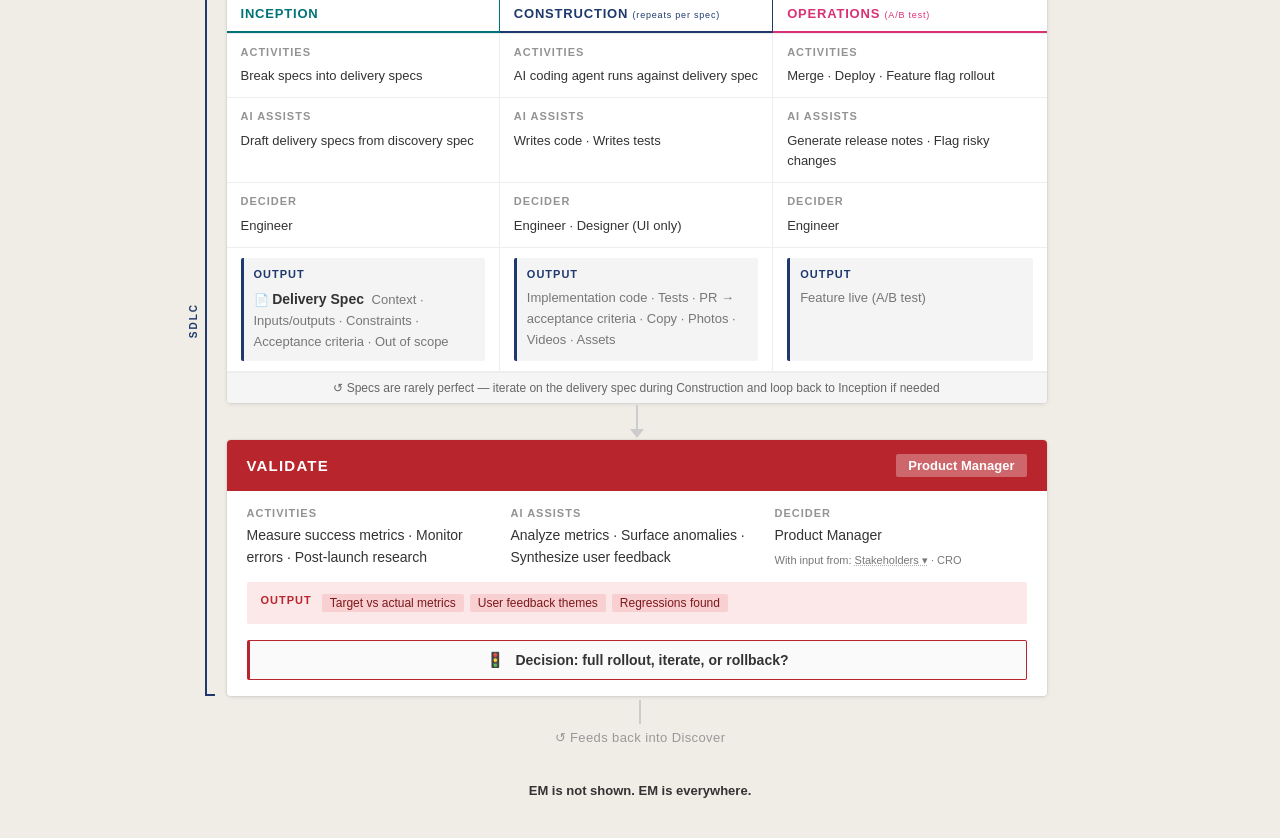
==== commit 01980187: "incorporate JTBD/SEO ways of working walkthrough feedback - add Merchandising to stakeholder list ac" ====
--- a/ai-pdlc-flow.html
+++ b/ai-pdlc-flow.html
@@ -436,12 +436,12 @@
   <div class="phase discover">
     <div class="phase-header">
       DISCOVER
-      <span class="owner-badge">Product Manager + <span class="stakeholders-toggle" onclick="toggleStakeholders(event)"><span class="sh-collapsed">Stakeholders ▾</span><span class="sh-expanded">SEO + UX Researcher + Product Marketing + CRO ▴</span></span></span>
+      <span class="owner-badge">Product Manager + <span class="stakeholders-toggle" onclick="toggleStakeholders(event)"><span class="sh-collapsed">Stakeholders ▾</span><span class="sh-expanded">SEO + UX Researcher + Product Marketing + CRO + Merchandising ▴</span></span></span>
     </div>
     <div class="phase-body">
       <div>
         <div class="cell-label">Activities</div>
-        <div class="cell-content">User interviews · Support ticket analysis · Opportunity sizing · Hypothesis validation with CRO</div>
+        <div class="cell-content">User interviews · Support ticket analysis · Opportunity sizing · Competitive review · Hypothesis validation with CRO</div>
       </div>
       <div>
         <div class="cell-label">AI Assists</div>
@@ -470,7 +470,7 @@
   <div class="phase define">
     <div class="phase-header">
       DEFINE
-      <span class="owner-badge">Product Manager + <span class="stakeholders-toggle" onclick="toggleStakeholders(event)"><span class="sh-collapsed">Stakeholders ▾</span><span class="sh-expanded">SEO + UX Researcher + Product Marketing + CRO ▴</span></span> + <span class="executors-toggle" onclick="toggleExecutors(event)"><span class="ex-collapsed">Executors ▾</span><span class="ex-expanded">Designer + Creative Studio + Content + Engineer ▴</span></span></span>
+      <span class="owner-badge">Product Manager + <span class="stakeholders-toggle" onclick="toggleStakeholders(event)"><span class="sh-collapsed">Stakeholders ▾</span><span class="sh-expanded">SEO + UX Researcher + Product Marketing + CRO + Merchandising ▴</span></span> + <span class="executors-toggle" onclick="toggleExecutors(event)"><span class="ex-collapsed">Executors ▾</span><span class="ex-expanded">Designer + Creative Studio + Content + Engineer ▴</span></span></span>
     </div>
     <div class="phase-body">
       <div>
@@ -489,7 +489,7 @@
         <span class="output-label" style="color:#1f386e;">Output</span>
         <span style="font-size:15px;">📄</span>
         <span class="spec-name">Discovery Spec</span>
-        <span class="spec-detail">Press release / FAQ · Goals + Non-goals · Personas · Functional requirements · Non-functional requirements · Solution options · Open questions</span>
+        <span class="spec-detail">Press release / FAQ · Goals + Non-goals · Personas <span style="color:#999;font-style:italic;">(complex projects only)</span> · Functional requirements · Non-functional requirements · Solution options · Open questions</span>
       </div>
       <div class="gate-box">
         <span class="gate-icon">🚦</span>
@@ -504,12 +504,12 @@
   <div class="phase diverge">
     <div class="phase-header">
       DIVERGE
-      <span class="owner-badge"><span class="executors-toggle" onclick="toggleExecutors(event)"><span class="ex-collapsed">Executors ▾</span><span class="ex-expanded">Designer + Creative Studio + Content + Engineer ▴</span></span></span>
+      <span class="owner-badge"><span class="executors-toggle" onclick="toggleExecutors(event)"><span class="ex-collapsed">Executors ▾</span><span class="ex-expanded">Designer + Creative Studio + Content + Engineer ▴</span></span> + UX Researcher</span>
     </div>
     <div class="phase-body">
       <div>
         <div class="cell-label">Activities</div>
-        <div class="cell-content">Benchmarking · Customer journey mapping · User flow exploration · Content hierarchy · Technical feasibility spike · Asset inventory · Visual reference gathering</div>
+        <div class="cell-content">Benchmarking · Customer journey mapping · User flow exploration · Content hierarchy · Technical + creative feasibility spike · Asset inventory · Visual reference gathering</div>
       </div>
       <div>
         <div class="cell-label">AI Assists</div>
@@ -648,6 +648,7 @@
         </div>
       </div>
 
+      <div style="padding:8px 14px;background:#f5f5f5;border-top:1px solid #eeeeee;font-size:12px;color:#666;text-align:center;">↺ Specs are rarely perfect — iterate on the delivery spec during Construction and loop back to Inception if needed</div>
     </div>
   </div>
 
@@ -671,7 +672,7 @@
       <div>
         <div class="cell-label">Decider</div>
         <div class="cell-content">Product Manager
-          <div style="margin-top:6px;font-size:11px;color:#777;">With input from: <span class="stakeholders-toggle stakeholders-toggle--light" onclick="toggleStakeholders(event)"><span class="sh-collapsed">Stakeholders ▾</span><span class="sh-expanded">SEO + UX Researcher + Product Marketing + CRO ▴</span></span> · CRO</div>
+          <div style="margin-top:6px;font-size:11px;color:#777;">With input from: <span class="stakeholders-toggle stakeholders-toggle--light" onclick="toggleStakeholders(event)"><span class="sh-collapsed">Stakeholders ▾</span><span class="sh-expanded">SEO + UX Researcher + Product Marketing + CRO + Merchandising ▴</span></span> · CRO</div>
         </div>
       </div>
       <div class="output-box">
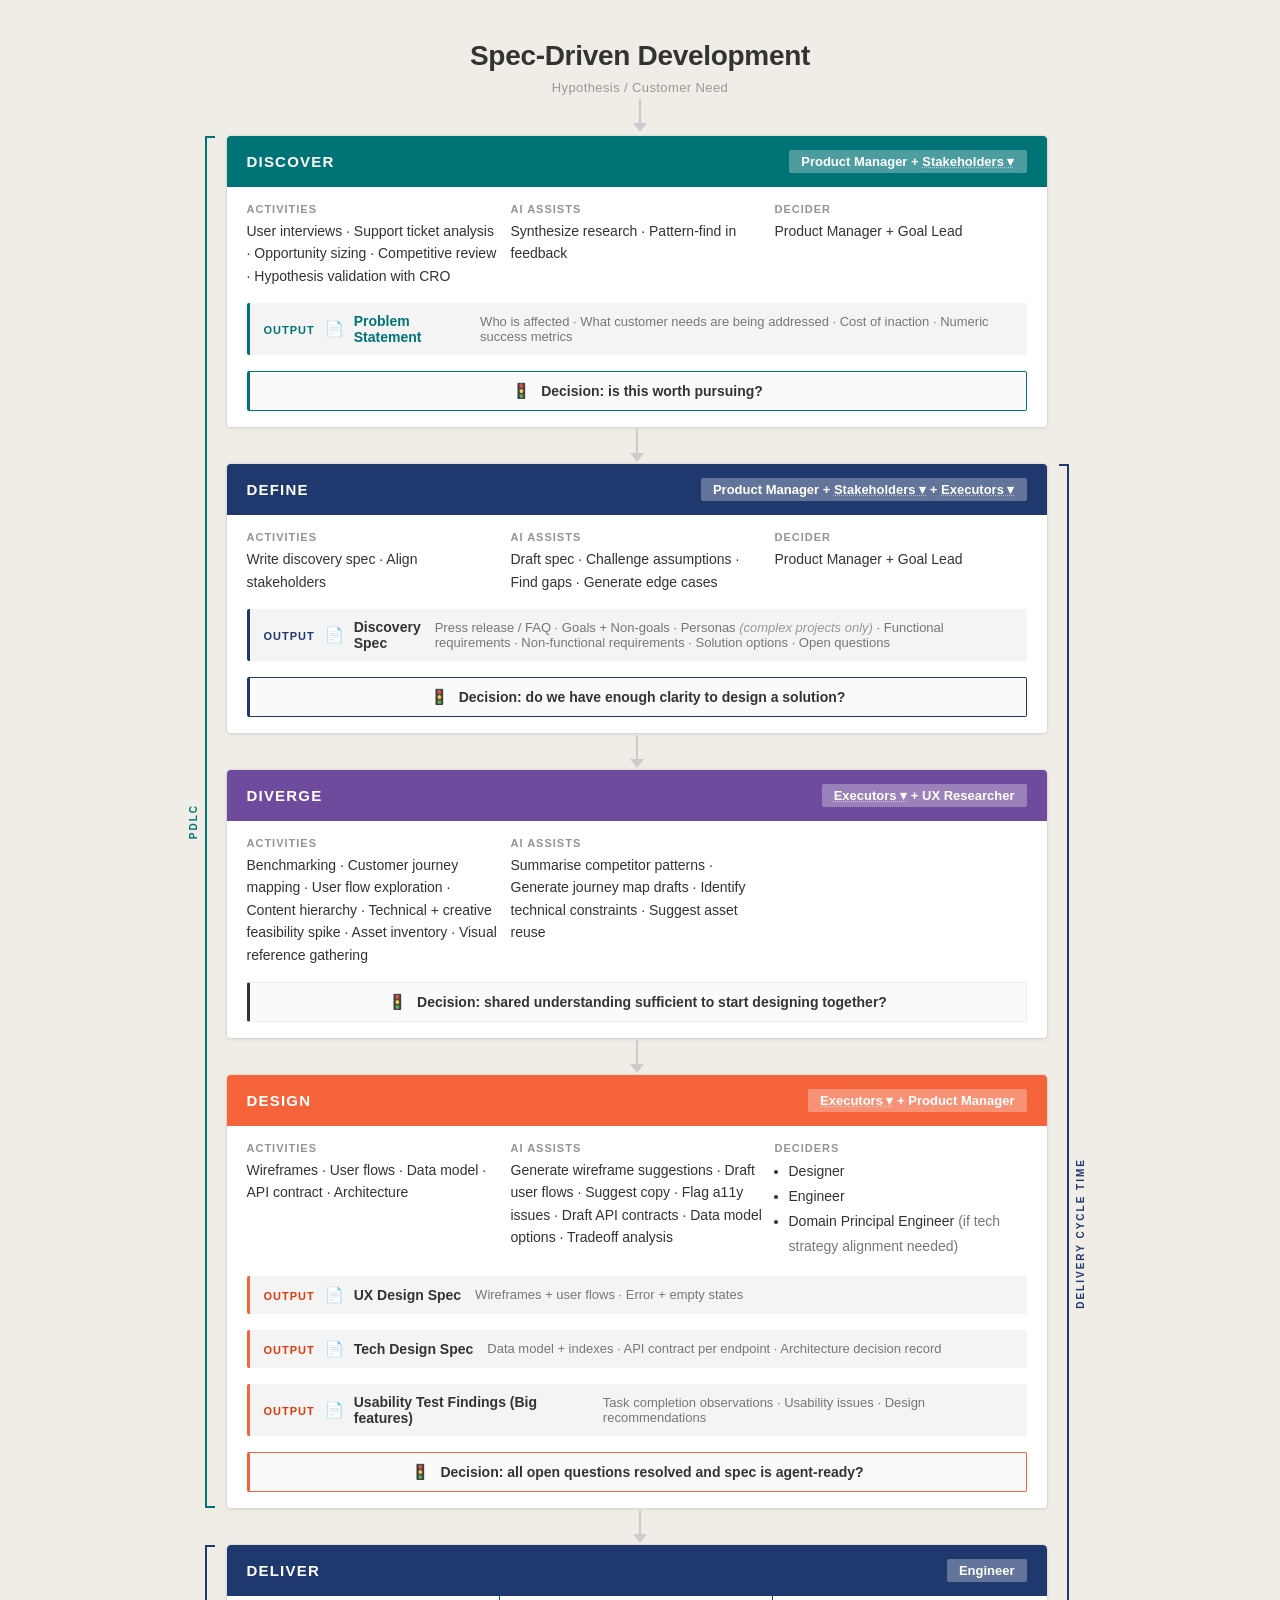
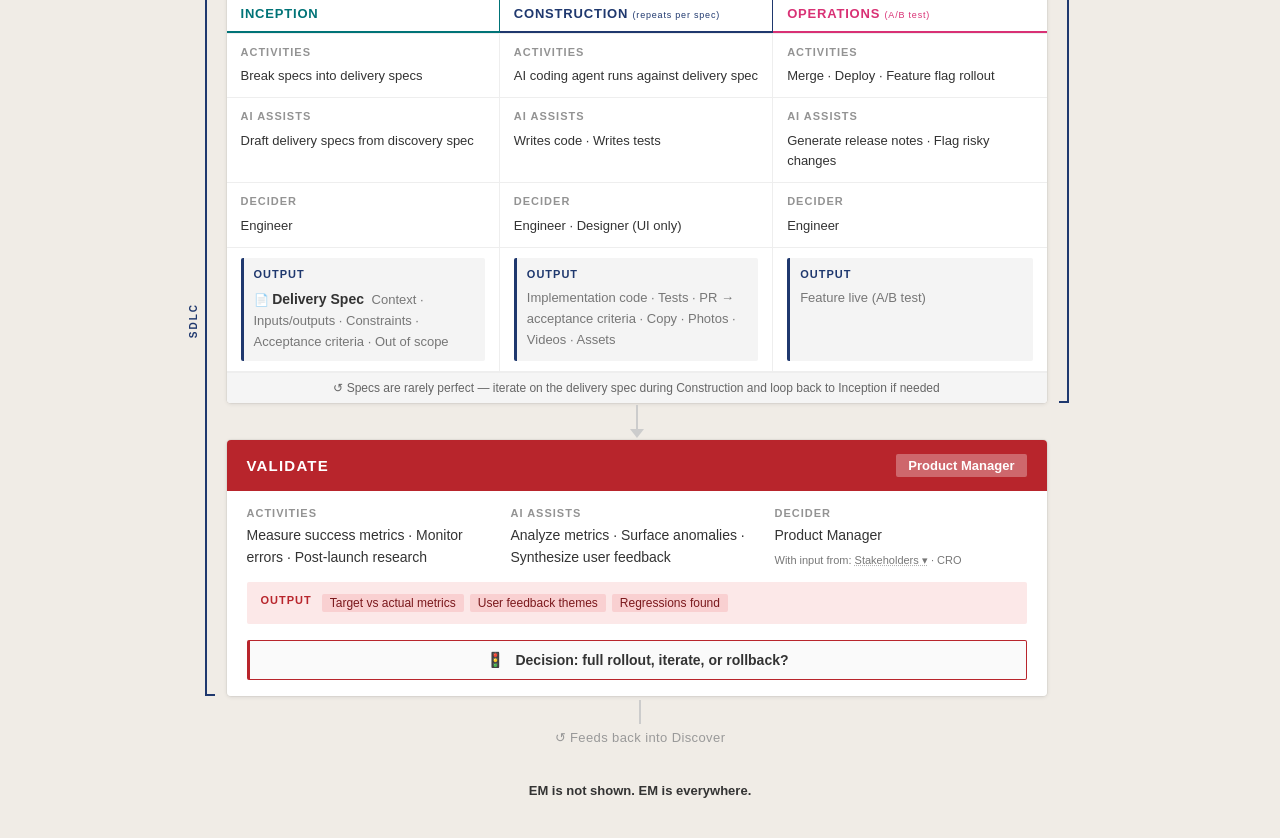
==== commit 4707ac2c: "add Delivery Cycle Time right bracket spanning Define to Deliver Co-Authored-By: Claude Sonnet 4.6 <" ====
--- a/ai-pdlc-flow.html
+++ b/ai-pdlc-flow.html
@@ -37,6 +37,7 @@
     flex-direction: column;
     align-items: center;
     gap: 0;
+    position: relative;
   }
 
   /* PHASE CARD */
@@ -467,7 +468,7 @@
   <div class="arrow"><div class="arrow-line"></div><div class="arrow-head"></div></div>
 
   <!-- DEFINE -->
-  <div class="phase define">
+  <div class="phase define" id="phase-define">
     <div class="phase-header">
       DEFINE
       <span class="owner-badge">Product Manager + <span class="stakeholders-toggle" onclick="toggleStakeholders(event)"><span class="sh-collapsed">Stakeholders ▾</span><span class="sh-expanded">SEO + UX Researcher + Product Marketing + CRO + Merchandising ▴</span></span> + <span class="executors-toggle" onclick="toggleExecutors(event)"><span class="ex-collapsed">Executors ▾</span><span class="ex-expanded">Designer + Creative Studio + Content + Engineer ▴</span></span></span>
@@ -593,7 +594,7 @@
     <div class="section-phases">
 
   <!-- DELIVER -->
-  <div class="deliver-wrapper">
+  <div class="deliver-wrapper" id="phase-deliver">
     <div class="deliver-header">
       DELIVER
       <span class="owner-badge">Engineer</span>
@@ -699,6 +700,16 @@
     <div style="font-size:13px;color:#999;margin:6px 0;letter-spacing:0.03em;">↺ Feeds back into Discover</div>
   </div>
 
+  <!-- Delivery Cycle Time right bracket (positioned via JS) -->
+  <div id="dct-bracket" style="position:absolute; display:flex; flex-direction:row; align-items:stretch; gap:6px; visibility:hidden; pointer-events:none;">
+    <div style="display:flex; flex-direction:column; align-items:flex-end; width:12px; flex-shrink:0;">
+      <div style="width:10px; height:2px; background:#1f386e; flex-shrink:0;"></div>
+      <div style="width:2px; flex:1; background:#1f386e;"></div>
+      <div style="width:10px; height:2px; background:#1f386e; flex-shrink:0;"></div>
+    </div>
+    <span style="writing-mode:vertical-rl; transform:rotate(180deg); font-size:10px; font-weight:700; letter-spacing:2px; text-transform:uppercase; color:#1f386e; align-self:center; white-space:nowrap;">Delivery Cycle Time</span>
+  </div>
+
 </div>
 
 
@@ -711,6 +722,33 @@
   function toggleExecutors(e) {
     e.currentTarget.classList.toggle('expanded');
   }
+
+  function positionDCTBracket() {
+    var defineEl = document.getElementById('phase-define');
+    var deliverEl = document.getElementById('phase-deliver');
+    var bracket = document.getElementById('dct-bracket');
+    var spacer = document.querySelector('.pdlc-group .section-spacer');
+    var flow = document.querySelector('.flow');
+
+    if (!defineEl || !deliverEl || !bracket || !spacer || !flow) return;
+
+    var flowRect = flow.getBoundingClientRect();
+    var defineTop = defineEl.getBoundingClientRect().top - flowRect.top;
+    var deliverBottom = deliverEl.getBoundingClientRect().bottom - flowRect.top;
+    var spacerLeft = spacer.getBoundingClientRect().left - flowRect.left;
+
+    bracket.style.top = defineTop + 'px';
+    bracket.style.height = (deliverBottom - defineTop) + 'px';
+    bracket.style.left = spacerLeft + 'px';
+    bracket.style.visibility = 'visible';
+  }
+
+  if (document.readyState === 'loading') {
+    document.addEventListener('DOMContentLoaded', positionDCTBracket);
+  } else {
+    positionDCTBracket();
+  }
+  window.addEventListener('resize', positionDCTBracket);
 </script>
 </body>
 </html>
